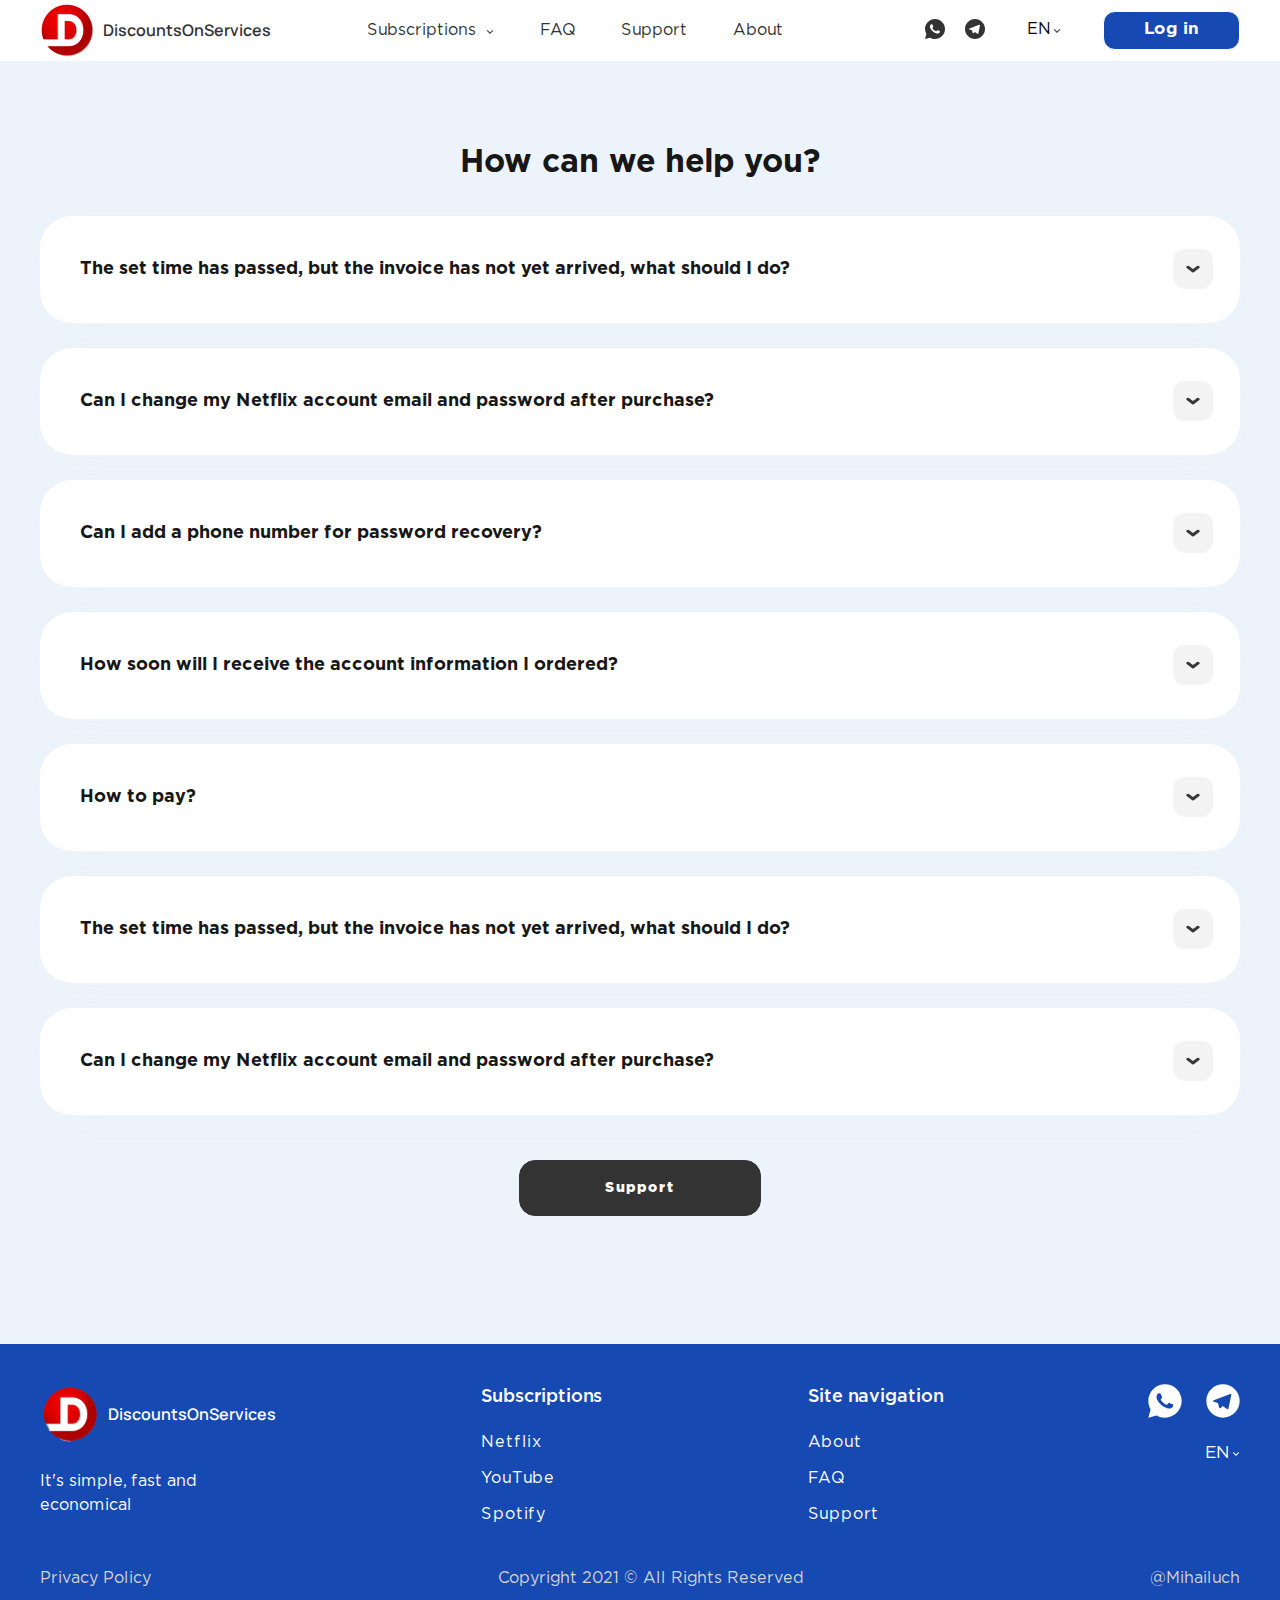
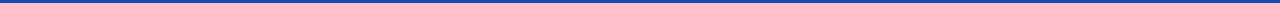
==== faq-page.html @ c0e70ad4 "v.1.1" ====
<!DOCTYPE html>
<html lang="en">

<head>
	<meta charset="utf-8">
	<meta content="width=device-width, user-scalable=no, initial-scale=1.0, maximum-scale=1.0, minimum-scale=1.0"
		name="viewport">
	<link href="https://fonts.googleapis.com/css2?family=Manrope:wght@200;300;400;500;600;700;800&display=swap"
		rel="stylesheet">

	<link href="css/style.css" rel="stylesheet">
	<link rel="icon" href="./img/Logo.ico" type="image/x-icon">
	<link rel="shortcut icon" href="./img/favicon.ico" type="image/x-icon">
	<title>DiscountsOnServices</title>
</head>

<body>
	<div class="wrapper">
		<!-- Шапка ==========================================================-->
		<header class="header">
			<div class="header__body">
				<a href="/index.html" class="header__logo">
		
					<img src="./img/Logo.png" alt="Logo">
					<h2>DiscountsOnServices</h2>
		
				</a>
		
				<ul class="header__list">
					<li>
						<a href="#">Subscriptions <img src="./img/arrow-down-s-line.svg" alt=""></a>
					</li>
					<li class="headerBurgerItem"><a href="/faq-page.html">FAQ</a></li>
					<li class="headerBurgerItem"><a href="#">Support</a></li>
					<li class="headerBurgerItem"><a href="#">About</a></li>
				</ul>
		
		
		
		
				<div class="header-list-app">
					<ul class="navigation-list-app">
						<li>
							<div class="navigation-ico"><svg width="24" height="24" viewBox="0 0 24 24" fill="none"
									xmlns="http://www.w3.org/2000/svg">
									<g clip-path="url(#clip0_295_2314)">
										<path
											d="M19.2727 20.0839C19.2727 20.3269 19.177 20.5599 19.0065 20.7317C18.836 20.9035 18.6047 21 18.3636 21H5.63636C5.39526 21 5.16403 20.9035 4.99354 20.7317C4.82305 20.5599 4.72727 20.3269 4.72727 20.0839V11.8389H2L11.3882 3.23852C11.5556 3.08505 11.7737 3 12 3C12.2263 3 12.4444 3.08505 12.6118 3.23852L22 11.8389H19.2727V20.0839ZM9.27273 10.9228V16.4195H14.7273V10.9228H9.27273ZM11.0909 12.755H12.9091V14.5873H11.0909V12.755Z"
											fill="#9C99AD" />
									</g>
									<defs>
										<clipPath id="clip0_295_2314">
											<rect width="24" height="24" fill="white" />
										</clipPath>
									</defs>
								</svg></div><a href="/faq-page.html">FAQ</a>
						</li>
		
						<li>
							<div class="navigation-ico"><svg width="24" height="24" viewBox="0 0 24 24" fill="none"
									xmlns="http://www.w3.org/2000/svg">
									<g clip-path="url(#clip0_295_2293)">
										<path
											d="M4 12.8889H11.1111V4H4V12.8889ZM4 20H11.1111V14.6667H4V20ZM12.8889 20H20V11.1111H12.8889V20ZM12.8889 4V9.33333H20V4H12.8889Z"
											fill="#9C99AD" />
									</g>
									<defs>
										<clipPath id="clip0_295_2293">
											<rect width="24" height="24" fill="white" />
										</clipPath>
									</defs>
								</svg></div><a href="#">Support</a>
						</li>
		
						<li>
							<div class="navigation-ico"><svg width="20" height="20" viewBox="0 0 20 20" fill="none"
									xmlns="http://www.w3.org/2000/svg">
									<path
										d="M10 20C4.477 20 0 15.523 0 10C0 4.477 4.477 0 10 0C15.523 0 20 4.477 20 10C20 15.523 15.523 20 10 20ZM9 13V15H11V13H9ZM11 11.355C11.8037 11.1128 12.4936 10.59 12.9442 9.88174C13.3947 9.17353 13.5759 8.32705 13.4547 7.49647C13.3336 6.66588 12.9181 5.90644 12.284 5.35646C11.6499 4.80647 10.8394 4.50254 10 4.5C9.19085 4.49994 8.40666 4.78015 7.78079 5.29299C7.15492 5.80583 6.72601 6.51963 6.567 7.313L8.529 7.706C8.58468 7.42743 8.71832 7.1704 8.91437 6.96482C9.11042 6.75923 9.36081 6.61354 9.63643 6.54471C9.91204 6.47587 10.2015 6.48671 10.4712 6.57597C10.7409 6.66523 10.9797 6.82924 11.1598 7.04891C11.34 7.26858 11.454 7.53489 11.4887 7.81684C11.5234 8.0988 11.4773 8.3848 11.3558 8.64158C11.2343 8.89837 11.0423 9.11536 10.8023 9.26733C10.5623 9.4193 10.2841 9.49998 10 9.5C9.73478 9.5 9.48043 9.60536 9.29289 9.79289C9.10536 9.98043 9 10.2348 9 10.5V12H11V11.355Z"
										fill="#9C99AD" />
								</svg>
							</div><a href="#">About</a>
						</li>
		
						<li>
							<div class="navigation-ico"><svg width="18" height="20" viewBox="0 0 18 20" fill="none"
									xmlns="http://www.w3.org/2000/svg">
									<path
										d="M17 20H1C0.734784 20 0.48043 19.8946 0.292893 19.7071C0.105357 19.5196 0 19.2652 0 19V6H18V19C18 19.2652 17.8946 19.5196 17.7071 19.7071C17.5196 19.8946 17.2652 20 17 20ZM18 4H0V1C0 0.734784 0.105357 0.48043 0.292893 0.292893C0.48043 0.105357 0.734784 0 1 0H17C17.2652 0 17.5196 0.105357 17.7071 0.292893C17.8946 0.48043 18 0.734784 18 1V4ZM4 9V13H8V9H4ZM4 15V17H14V15H4ZM10 10V12H14V10H10Z"
										fill="#9C99AD" />
								</svg>
							</div><a href="/index.html">Home</a>
						</li>
		
					</ul>
		
					<ul class="services-list-app">
						<li><a href="#">Netflix</a></li>
						<li><a href="#">YouTube</a></li>
						<li><a href="#">Spotify</a></li>
					</ul>
		
					<div class="LogInButton-app StartBtn"><a href="#"><span>Log in</span></a></div>
		
		
					<div class="SignUpButton-app LearnMoreBtn"><a href=""><span>Sign Up</span></a></div>
		
					<div class="header__FunctionsHeader FunctionsHeader FunctionsHeader-app">
						<div class="FunctionsHeader__CallbackButtons">
							<a href=""><svg width="26.67" height="26.67" viewBox="0 0 20 20" fill="none"
									xmlns="http://www.w3.org/2000/svg">
									<path
										d="M0.00401338 20L1.35601 15.032C0.465151 13.5049 -0.00289063 11.768 1.34322e-05 10C1.34322e-05 4.477 4.47701 0 10 0C15.523 0 20 4.477 20 10C20 15.523 15.523 20 10 20C8.23279 20.0029 6.49667 19.5352 4.97001 18.645L0.00401338 20ZM6.39101 5.308C6.26188 5.31602 6.13569 5.35003 6.02001 5.408C5.91153 5.46943 5.81251 5.54622 5.72601 5.636C5.60601 5.749 5.53801 5.847 5.46501 5.942C5.09542 6.423 4.89662 7.01342 4.90001 7.62C4.90201 8.11 5.03001 8.587 5.23001 9.033C5.63901 9.935 6.31201 10.89 7.20101 11.775C7.41501 11.988 7.62401 12.202 7.84901 12.401C8.9524 13.3725 10.2673 14.073 11.689 14.447L12.258 14.534C12.443 14.544 12.628 14.53 12.814 14.521C13.1053 14.506 13.3896 14.4271 13.647 14.29C13.813 14.202 13.891 14.158 14.03 14.07C14.03 14.07 14.073 14.042 14.155 13.98C14.29 13.88 14.373 13.809 14.485 13.692C14.568 13.606 14.64 13.505 14.695 13.39C14.773 13.227 14.851 12.916 14.883 12.657C14.907 12.459 14.9 12.351 14.897 12.284C14.893 12.177 14.804 12.066 14.707 12.019L14.125 11.758C14.125 11.758 13.255 11.379 12.724 11.137C12.668 11.1126 12.608 11.0987 12.547 11.096C12.4786 11.089 12.4095 11.0967 12.3443 11.1186C12.2791 11.1405 12.2193 11.1761 12.169 11.223V11.221C12.164 11.221 12.097 11.278 11.374 12.154C11.3325 12.2098 11.2754 12.2519 11.2098 12.2751C11.1443 12.2982 11.0733 12.3013 11.006 12.284C10.9409 12.2666 10.877 12.2445 10.815 12.218C10.691 12.166 10.648 12.146 10.563 12.109L10.558 12.107C9.98592 11.8572 9.45624 11.5198 8.98801 11.107C8.86201 10.997 8.74501 10.877 8.62501 10.761C8.23159 10.3842 7.88873 9.95801 7.60501 9.493L7.54601 9.398C7.50364 9.33416 7.46937 9.2653 7.44401 9.193C7.40601 9.046 7.50501 8.928 7.50501 8.928C7.50501 8.928 7.74801 8.662 7.86101 8.518C7.9551 8.39832 8.04289 8.27382 8.12401 8.145C8.24201 7.955 8.27901 7.76 8.21701 7.609C7.93701 6.925 7.64701 6.244 7.34901 5.568C7.29001 5.434 7.11501 5.338 6.95601 5.319C6.90201 5.313 6.84801 5.307 6.79401 5.303C6.65972 5.29633 6.52515 5.29766 6.39101 5.307V5.308Z"
										fill="#333333" />
								</svg></a>
							<a href=""><svg width="26.67" height="26.67" viewBox="0 0 20 20" fill="none"
									xmlns="http://www.w3.org/2000/svg">
									<path
										d="M10 20C4.477 20 0 15.523 0 10C0 4.477 4.477 0 10 0C15.523 0 20 4.477 20 10C20 15.523 15.523 20 10 20ZM6.89 11.17L6.903 11.163L7.773 14.033C7.885 14.344 8.039 14.4 8.226 14.374C8.414 14.349 8.513 14.248 8.636 14.13L9.824 12.982L12.374 14.87C12.84 15.127 13.175 14.994 13.291 14.438L14.948 6.616C15.131 5.888 14.811 5.596 14.246 5.828L4.513 9.588C3.849 9.854 3.853 10.226 4.393 10.391L6.89 11.171V11.17Z"
										fill="#333333" />
								</svg>
							</a>
						</div>
		
						<div class="FunctionsHeader__SpoilerLanguges">EN <img src="./img/arrow-down-s-line.svg" alt=""></div>
		
		
					</div>
		
				</div>
		
		
		
		
		
				<div class="header__FunctionsHeader FunctionsHeader">
					<div class="FunctionsHeader__CallbackButtons">
						<a href=""><svg width="20" height="20" viewBox="0 0 20 20" fill="none" xmlns="http://www.w3.org/2000/svg">
								<path
									d="M0.00401338 20L1.35601 15.032C0.465151 13.5049 -0.00289063 11.768 1.34322e-05 10C1.34322e-05 4.477 4.47701 0 10 0C15.523 0 20 4.477 20 10C20 15.523 15.523 20 10 20C8.23279 20.0029 6.49667 19.5352 4.97001 18.645L0.00401338 20ZM6.39101 5.308C6.26188 5.31602 6.13569 5.35003 6.02001 5.408C5.91153 5.46943 5.81251 5.54622 5.72601 5.636C5.60601 5.749 5.53801 5.847 5.46501 5.942C5.09542 6.423 4.89662 7.01342 4.90001 7.62C4.90201 8.11 5.03001 8.587 5.23001 9.033C5.63901 9.935 6.31201 10.89 7.20101 11.775C7.41501 11.988 7.62401 12.202 7.84901 12.401C8.9524 13.3725 10.2673 14.073 11.689 14.447L12.258 14.534C12.443 14.544 12.628 14.53 12.814 14.521C13.1053 14.506 13.3896 14.4271 13.647 14.29C13.813 14.202 13.891 14.158 14.03 14.07C14.03 14.07 14.073 14.042 14.155 13.98C14.29 13.88 14.373 13.809 14.485 13.692C14.568 13.606 14.64 13.505 14.695 13.39C14.773 13.227 14.851 12.916 14.883 12.657C14.907 12.459 14.9 12.351 14.897 12.284C14.893 12.177 14.804 12.066 14.707 12.019L14.125 11.758C14.125 11.758 13.255 11.379 12.724 11.137C12.668 11.1126 12.608 11.0987 12.547 11.096C12.4786 11.089 12.4095 11.0967 12.3443 11.1186C12.2791 11.1405 12.2193 11.1761 12.169 11.223V11.221C12.164 11.221 12.097 11.278 11.374 12.154C11.3325 12.2098 11.2754 12.2519 11.2098 12.2751C11.1443 12.2982 11.0733 12.3013 11.006 12.284C10.9409 12.2666 10.877 12.2445 10.815 12.218C10.691 12.166 10.648 12.146 10.563 12.109L10.558 12.107C9.98592 11.8572 9.45624 11.5198 8.98801 11.107C8.86201 10.997 8.74501 10.877 8.62501 10.761C8.23159 10.3842 7.88873 9.95801 7.60501 9.493L7.54601 9.398C7.50364 9.33416 7.46937 9.2653 7.44401 9.193C7.40601 9.046 7.50501 8.928 7.50501 8.928C7.50501 8.928 7.74801 8.662 7.86101 8.518C7.9551 8.39832 8.04289 8.27382 8.12401 8.145C8.24201 7.955 8.27901 7.76 8.21701 7.609C7.93701 6.925 7.64701 6.244 7.34901 5.568C7.29001 5.434 7.11501 5.338 6.95601 5.319C6.90201 5.313 6.84801 5.307 6.79401 5.303C6.65972 5.29633 6.52515 5.29766 6.39101 5.307V5.308Z"
									fill="#333333" />
							</svg></a>
						<a href=""><svg width="20" height="20" viewBox="0 0 20 20" fill="none" xmlns="http://www.w3.org/2000/svg">
								<path
									d="M10 20C4.477 20 0 15.523 0 10C0 4.477 4.477 0 10 0C15.523 0 20 4.477 20 10C20 15.523 15.523 20 10 20ZM6.89 11.17L6.903 11.163L7.773 14.033C7.885 14.344 8.039 14.4 8.226 14.374C8.414 14.349 8.513 14.248 8.636 14.13L9.824 12.982L12.374 14.87C12.84 15.127 13.175 14.994 13.291 14.438L14.948 6.616C15.131 5.888 14.811 5.596 14.246 5.828L4.513 9.588C3.849 9.854 3.853 10.226 4.393 10.391L6.89 11.171V11.17Z"
									fill="#333333" />
							</svg>
						</a>
					</div>
		
					<div class="FunctionsHeader__SpoilerLanguges">EN <img src="./img/arrow-down-s-line.svg" alt=""></div>
		
					<div class="LogInButton"><a href="#"><span>Log in</span></a></div>
				</div>
		
				<div class="burger">
					<div class="burger__line-1"></div>
					<div class="burger__line-2"></div>
					<div class="burger__line-3"></div>
		
				</div>
		
			</div>
		</header>

		<main class="main">
			<div class="container">
				<!-- Вопросы и ответы - страница =========================================-->

				<section class="SectionMain FAQ-Page">

					<h2 class="SectionMain__title">How can we help you?</h2>

					<div class="SectionMain__body FAQ__body ">
						<div id="accordion" class="accordion">

							<h3 class="accordion__title">The set time has passed, but the invoice has not yet arrived, what
								should I do?<img src="./img/ArrowForAccordion.svg" alt=""></h3>
							<div class="FAQ__FAQ-item tabs__text" id="tabs-1">
								<p>
									Lorem ipsum dolor, sit amet consectetur adipisicing elit. Nisi optio consequatur ab molestias
									aspernatur quia harum recusandae assumenda unde in.
								</p>
							</div>

							<h3 class="accordion__title">Can I change my Netflix account email and password after purchase?<img
									src="./img/ArrowForAccordion.svg" alt=""></h3>
							<div class="FAQ__FAQ-item tabs__text" id="tabs-2">
								<p>
									Lorem ipsum dolor, sit amet consectetur adipisicing elit. Nisi optio consequatur ab molestias
									aspernatur quia harum recusandae assumenda unde in.
								</p>
							</div>

							<h3 class="accordion__title">Can I add a phone number for password recovery?<img
									src="./img/ArrowForAccordion.svg" alt=""></h3>
							<div class="FAQ__FAQ-item tabs__text" id="tabs-3">
								<p>
									Lorem ipsum dolor, sit amet consectetur adipisicing elit. Nisi optio consequatur ab molestias
									aspernatur quia harum recusandae assumenda unde in.
								</p>
							</div>

							<h3 class="accordion__title">How soon will I receive the account information I ordered?<img
									src="./img/ArrowForAccordion.svg" alt=""></h3>
							<div class="FAQ__FAQ-item tabs__text" id="tabs-3">
								<p>
									Lorem ipsum dolor, sit amet consectetur adipisicing elit. Nisi optio consequatur ab molestias
									aspernatur quia harum recusandae assumenda unde in.
								</p>
							</div>

							<h3 class="accordion__title">How to pay?<img src="./img/ArrowForAccordion.svg" alt=""></h3>
							<div class="FAQ__FAQ-item tabs__text" id="tabs-3">
								<p>
									Payment options we currently have: PayPal, Bitcoin.
								</p>
							</div>

							<h3 class="accordion__title">The set time has passed, but the invoice has not yet arrived, what
								should I do?<img src="./img/ArrowForAccordion.svg" alt=""></h3>
							<div class="FAQ__FAQ-item tabs__text" id="tabs-3">
								<p>
									Lorem ipsum dolor, sit amet consectetur adipisicing elit. Nisi optio consequatur ab molestias
									aspernatur quia harum recusandae assumenda unde in.
								</p>
							</div>

							<h3 class="accordion__title">Can I change my Netflix account email and password after purchase?<img
									src="./img/ArrowForAccordion.svg" alt=""></h3>
							<div class="FAQ__FAQ-item tabs__text" id="tabs-3">
								<p>
									Lorem ipsum dolor, sit amet consectetur adipisicing elit. Nisi optio consequatur ab molestias
									aspernatur quia harum recusandae assumenda unde in.
								</p>
							</div>

						</div>


						<a class="FAQ__btn"><span>Support</span></a>
					</div>

				</section>

			</div>
		</main>

		<footer class="footer">
			<div class="container">
				<div class="footer__body">
					<div class="footer__inner">

						<div class="footer__LogoPart">
							<div class="header__logo footer__logo">
								<img src="./img/Logo.svg" alt="Logo">
								<h2>DiscountsOnServices</h2>
							</div>
							<p>It's simple, fast and economical</p>
						</div>

						<div class="footer__SubsctiptionsPart SubsctiptionsPart">
							<h2 class="SubsctiptionsPart__title">Subscriptions</h2>
							<ul class="SubsctiptionsPart__list">
								<li><a href="">Netflix</a></li>
								<li><a href="">YouTube</a></li>
								<li><a href="">Spotify</a></li>
							</ul>
						</div>

						<div class="footer__NavigationPartPart SubsctiptionsPart">
							<h2 class="SubsctiptionsPart__title">Site navigation</h2>
							<ul class="SubsctiptionsPart__list">
								<li><a href="">About</a></li>
								<li><a href="">FAQ</a></li>
								<li><a href="">Support</a></li>
							</ul>
						</div>

						<div class="footer__LinkPart">
							<div class="LinkPart__links">
								<a href=""><svg width="34" height="34" viewBox="0 0 34 34" fill="none"
										xmlns="http://www.w3.org/2000/svg">
										<path
											d="M0.340185 33.6663L2.59352 25.3863C1.10875 22.8411 0.328678 19.9463 0.333518 16.9997C0.333518 7.79467 7.79519 0.333008 17.0002 0.333008C26.2052 0.333008 33.6669 7.79467 33.6669 16.9997C33.6669 26.2047 26.2052 33.6663 17.0002 33.6663C14.0548 33.6711 11.1613 32.8916 8.61685 31.408L0.340185 33.6663ZM10.9852 9.17967C10.77 9.19304 10.5596 9.24973 10.3669 9.34634C10.1861 9.44872 10.021 9.57672 9.87685 9.72634C9.67685 9.91467 9.56352 10.078 9.44185 10.2363C8.82587 11.038 8.49453 12.022 8.50019 13.033C8.50352 13.8497 8.71685 14.6447 9.05019 15.388C9.73185 16.8913 10.8535 18.483 12.3352 19.958C12.6919 20.313 13.0402 20.6697 13.4152 21.0013C15.2542 22.6204 17.4456 23.7881 19.8152 24.4113L20.7635 24.5563C21.0719 24.573 21.3802 24.5497 21.6902 24.5347C22.1756 24.5096 22.6495 24.3782 23.0785 24.1497C23.3552 24.003 23.4852 23.9297 23.7169 23.783C23.7169 23.783 23.7885 23.7363 23.9252 23.633C24.1502 23.4663 24.2885 23.348 24.4752 23.153C24.6135 23.0097 24.7335 22.8413 24.8252 22.6497C24.9552 22.378 25.0852 21.8597 25.1385 21.428C25.1785 21.098 25.1668 20.918 25.1618 20.8063C25.1552 20.628 25.0069 20.443 24.8452 20.3647L23.8752 19.9297C23.8752 19.9297 22.4252 19.298 21.5402 18.8947C21.4469 18.854 21.3469 18.8308 21.2452 18.8263C21.1312 18.8146 21.0159 18.8275 20.9073 18.864C20.7986 18.9005 20.699 18.9598 20.6152 19.038V19.0347C20.6069 19.0347 20.4952 19.1297 19.2902 20.5897C19.221 20.6826 19.1258 20.7528 19.0165 20.7914C18.9073 20.83 18.789 20.8352 18.6769 20.8063C18.5683 20.7773 18.4619 20.7405 18.3585 20.6963C18.1518 20.6097 18.0802 20.5763 17.9385 20.5147L17.9302 20.5113C16.9767 20.095 16.0939 19.5328 15.3135 18.8447C15.1035 18.6613 14.9085 18.4613 14.7085 18.268C14.0528 17.6401 13.4814 16.9297 13.0085 16.1547L12.9102 15.9963C12.8396 15.8899 12.7825 15.7752 12.7402 15.6547C12.6769 15.4097 12.8419 15.213 12.8419 15.213C12.8419 15.213 13.2469 14.7697 13.4352 14.5297C13.592 14.3302 13.7383 14.1227 13.8735 13.908C14.0702 13.5913 14.1319 13.2663 14.0285 13.0147C13.5619 11.8747 13.0785 10.7397 12.5819 9.61301C12.4835 9.38967 12.1919 9.22967 11.9269 9.19801C11.8369 9.18801 11.7469 9.17801 11.6569 9.17134C11.433 9.16022 11.2087 9.16245 10.9852 9.17801V9.17967Z"
											fill="white" />
									</svg></a>
								<a href=""><svg width="34" height="34" viewBox="0 0 34 34" fill="none"
										xmlns="http://www.w3.org/2000/svg">
										<path
											d="M17.0002 33.6663C7.79516 33.6663 0.333496 26.2047 0.333496 16.9997C0.333496 7.79467 7.79516 0.333008 17.0002 0.333008C26.2052 0.333008 33.6668 7.79467 33.6668 16.9997C33.6668 26.2047 26.2052 33.6663 17.0002 33.6663ZM11.8168 18.9497L11.8385 18.938L13.2885 23.7213C13.4752 24.2397 13.7318 24.333 14.0435 24.2897C14.3568 24.248 14.5218 24.0797 14.7268 23.883L16.7068 21.9697L20.9568 25.1163C21.7335 25.5447 22.2918 25.323 22.4852 24.3963L25.2468 11.3597C25.5518 10.1463 25.0185 9.65967 24.0768 10.0463L7.85516 16.313C6.7485 16.7563 6.75516 17.3763 7.65516 17.6513L11.8168 18.9513V18.9497Z"
											fill="white" />
									</svg>
								</a>
							</div>
							<div class="FunctionsHeader__SpoilerLanguges FunctionsFooter__SpoilerLanguges">EN <img
									src="./img/arrowWhite-down-s-line.svg" alt=""></div>
						</div>

					</div>
					<div class="footer__Copyright">
						<p>Privacy Policy</p>
						<p>Copyright 2021 © All Rights Reserved</p>
						<p>@Mihailuch</p>
					</div>
				</div>
			</div>
		</footer>
	</div>
	<script type="text/javascript" src="https://ajax.googleapis.com/ajax/libs/jquery/3.4.1/jquery.min.js"></script>
	<script src="./js/main.js"></script>
</body>

</html>
---- css/style.css ----
@import "../fonts/FontsStyle.css";
* {
  padding: 0;
  margin: 0;
  border: 0;
}

*, *:before, *:after {
  -webkit-box-sizing: border-box;
  box-sizing: border-box;
}

:focus, :active {
  outline: none;
}

a:focus, a:active {
  outline: none;
}

nav, footer, header, aside {
  display: block;
}

html, body {
  height: 100%;
  width: 100%;
  font-size: 100%;
  line-height: 1;
  font-size: 14px;
  -ms-text-size-adjust: 100%;
  -moz-text-size-adjust: 100%;
  -webkit-text-size-adjust: 100%;
}

input, button, textarea {
  font-family: inherit;
}

input::-ms-clear {
  display: none;
}

button {
  cursor: pointer;
}

button::-moz-focus-inner {
  padding: 0;
  border: 0;
}

a, a:visited {
  text-decoration: none;
}

a:hover {
  text-decoration: none;
}

ul li {
  list-style: none;
}

img {
  vertical-align: top;
}

h1, h2, h3, h4, h5, h6 {
  font-size: inherit;
  font-weight: inherit;
}

@-webkit-keyframes DiscountPrice {
  0%, 100% {
    -webkit-transform: translateX(0%);
            transform: translateX(0%);
    -webkit-transform-origin: 50% 50%;
            transform-origin: 50% 50%;
  }
  15% {
    -webkit-transform: translateX(-30px) rotate(-6deg);
            transform: translateX(-30px) rotate(-6deg);
  }
  30% {
    -webkit-transform: translateX(15px) rotate(6deg);
            transform: translateX(15px) rotate(6deg);
  }
  45% {
    -webkit-transform: translateX(-15px) rotate(-3.6deg);
            transform: translateX(-15px) rotate(-3.6deg);
  }
  60% {
    -webkit-transform: translateX(9px) rotate(2.4deg);
            transform: translateX(9px) rotate(2.4deg);
  }
  75% {
    -webkit-transform: translateX(-6px) rotate(-1.2deg);
            transform: translateX(-6px) rotate(-1.2deg);
  }
}

@keyframes DiscountPrice {
  0%, 100% {
    -webkit-transform: translateX(0%);
            transform: translateX(0%);
    -webkit-transform-origin: 50% 50%;
            transform-origin: 50% 50%;
  }
  15% {
    -webkit-transform: translateX(-30px) rotate(-6deg);
            transform: translateX(-30px) rotate(-6deg);
  }
  30% {
    -webkit-transform: translateX(15px) rotate(6deg);
            transform: translateX(15px) rotate(6deg);
  }
  45% {
    -webkit-transform: translateX(-15px) rotate(-3.6deg);
            transform: translateX(-15px) rotate(-3.6deg);
  }
  60% {
    -webkit-transform: translateX(9px) rotate(2.4deg);
            transform: translateX(9px) rotate(2.4deg);
  }
  75% {
    -webkit-transform: translateX(-6px) rotate(-1.2deg);
            transform: translateX(-6px) rotate(-1.2deg);
  }
}
.header {
  background-color: #fff;
  margin-bottom: 80px;
}
.header .burger {
  display: none;
}
.header .burger .burger__line-1,
.header .burger .burger__line-2,
.header .burger .burger__line-3 {
  z-index: 99;
  background-color: #070033;
  width: 18px;
  height: 2px;
  margin: 4px 0;
  -webkit-transition: all 0.3s ease;
  -o-transition: all 0.3s ease;
  transition: all 0.3s ease;
  cursor: pointer;
}
.header__body {
  display: -webkit-box;
  display: -ms-flexbox;
  display: flex;
  -webkit-box-align: center;
      -ms-flex-align: center;
          align-items: center;
  -webkit-box-pack: justify;
      -ms-flex-pack: justify;
          justify-content: space-between;
  max-width: 1220px;
  margin: 0 auto;
  padding: 3px 10px;
}
.header__logo {
  display: -webkit-box;
  display: -ms-flexbox;
  display: flex;
  -webkit-box-pack: center;
      -ms-flex-pack: center;
          justify-content: center;
  -webkit-box-align: center;
      -ms-flex-align: center;
          align-items: center;
  font-family: "Manrope";
  font-style: normal;
  font-weight: 600;
  font-size: 16px;
  line-height: 130%;
  color: #333333;
}
.header__logo img {
  display: block;
  margin-right: 8px;
}
.header__list {
  display: -webkit-box;
  display: -ms-flexbox;
  display: flex;
  font-family: "Gotham Pro";
  font-style: normal;
  font-weight: 400;
  font-size: 16px;
  line-height: 150%;
}
.header__list li {
  margin-right: 46px;
}
.header__list li:hover a {
  position: relative;
}
.header__list a {
  -webkit-transition: all 0.2s ease;
  -o-transition: all 0.2s ease;
  transition: all 0.2s ease;
  font-family: "Gotham Pro";
  font-style: normal;
  font-weight: 400;
  font-size: 16px;
  line-height: 150%;
  color: #333333;
  text-decoration: none;
}
.header__list a img {
  margin-top: 2px;
}
.header__list a:nth-child(1) {
  display: -webkit-box;
  display: -ms-flexbox;
  display: flex;
  -webkit-box-align: center;
      -ms-flex-align: center;
          align-items: center;
  gap: 10px;
}
.header__list:last-child {
  margin-right: 0;
}

.header-list-app {
  display: none;
}

.FunctionsHeader {
  display: -webkit-box;
  display: -ms-flexbox;
  display: flex;
  -webkit-box-align: center;
      -ms-flex-align: center;
          align-items: center;
}
.FunctionsHeader__CallbackButtons a {
  margin-right: 16px;
}
.FunctionsHeader__CallbackButtons a svg path {
  -webkit-transition: all 0.15s ease;
  -o-transition: all 0.15s ease;
  transition: all 0.15s ease;
}
.FunctionsHeader__CallbackButtons a:hover {
  -webkit-transition: all 0.15s ease;
  -o-transition: all 0.15s ease;
  transition: all 0.15s ease;
}
.FunctionsHeader__CallbackButtons a:hover svg path {
  fill: #1749B3;
}
.FunctionsHeader__CallbackButtons a:last-child {
  margin-right: 0;
}
.FunctionsHeader__SpoilerLanguges {
  margin: 0 42px;
  font-weight: 400;
  font-size: 16px;
  line-height: 150%;
  display: -webkit-box;
  display: -ms-flexbox;
  display: flex;
  -webkit-box-align: center;
      -ms-flex-align: center;
          align-items: center;
  gap: 2px;
}
.FunctionsHeader__SpoilerLanguges img {
  margin-top: 1px;
}

@media (max-width: 1169.98px) {
  .header__list li {
    margin-right: 36px;
  }
}
@media (max-width: 991.98px) {
  .header__list li {
    margin-right: 25px;
  }
  .FunctionsHeader__SpoilerLanguges {
    margin: 0 20px;
  }
  .header h2 {
    display: none;
  }
}
@media (max-width: 767.98px) {
  body.lock {
    overflow: hidden;
  }
  .header__logo img {
    width: 32px;
    height: 32px;
  }
  .header__body {
    height: 55px;
    padding: 0 20px;
    z-index: 99;
  }
  .header .burger {
    display: block;
    -webkit-transition: all 0.3s ease;
    -o-transition: all 0.3s ease;
    transition: all 0.3s ease;
  }
  .header .burger.active {
    background: #1749B3;
    width: 28px;
    height: 28px;
    border-radius: 50%;
    -webkit-transition: all 0.3s ease;
    -o-transition: all 0.3s ease;
    transition: all 0.3s ease;
  }
  .header .burger.active .burger__line-1,
.header .burger.active .burger__line-2,
.header .burger.active .burger__line-3 {
    background: #fff;
    -webkit-transition: all 0.3s ease;
    -o-transition: all 0.3s ease;
    transition: all 0.3s ease;
  }
  .header .burger.active .burger__line-1 {
    -webkit-transform: rotate(-45deg) translate(-2px, 9px);
        -ms-transform: rotate(-45deg) translate(-2px, 9px);
            transform: rotate(-45deg) translate(-2px, 9px);
  }
  .header .burger.active .burger__line-2 {
    opacity: 0;
  }
  .header .burger.active .burger__line-3 {
    -webkit-transform: rotate(45deg) translate(1px, -6px);
        -ms-transform: rotate(45deg) translate(1px, -6px);
            transform: rotate(45deg) translate(1px, -6px);
  }
  .header__list {
    display: none;
  }
  .header-list-app {
    padding: 24px;
    position: absolute;
    right: 0;
    height: calc(100vh - 55px);
    top: 55px;
    width: 100%;
    background: #ECF3FB;
    -webkit-transform: translateX(100%);
        -ms-transform: translateX(100%);
            transform: translateX(100%);
    -webkit-transition: -webkit-transform 0.3s ease-in;
    transition: -webkit-transform 0.3s ease-in;
    -o-transition: transform 0.3s ease-in;
    transition: transform 0.3s ease-in;
    transition: transform 0.3s ease-in, -webkit-transform 0.3s ease-in;
    z-index: 9;
    overflow: auto;
    display: block;
  }
  .header-list-app.active {
    -webkit-transform: translateX(0);
        -ms-transform: translateX(0);
            transform: translateX(0);
    -webkit-transition: -webkit-transform 0.3s ease-in;
    transition: -webkit-transform 0.3s ease-in;
    -o-transition: transform 0.3s ease-in;
    transition: transform 0.3s ease-in;
    transition: transform 0.3s ease-in, -webkit-transform 0.3s ease-in;
    opacity: 1;
  }
  .navigation-list-app,
.services-list-app {
    background: #FFFFFF;
    -webkit-box-shadow: 0px 12px 28px rgba(177, 177, 177, 0.2);
            box-shadow: 0px 12px 28px rgba(177, 177, 177, 0.2);
    border-radius: 12px;
    padding: 16px;
  }
  .navigation-list-app li,
.services-list-app li {
    display: -webkit-box;
    display: -ms-flexbox;
    display: flex;
    -webkit-box-align: center;
        -ms-flex-align: center;
            align-items: center;
    padding: 15px 0;
  }
  .navigation-list-app li a,
.services-list-app li a {
    font-family: "Gotham Pro";
    font-style: normal;
    font-weight: 400;
    font-size: 17px;
    line-height: 150%;
    letter-spacing: 0.01em;
    color: #070033;
  }
  .navigation-list-app {
    display: -webkit-box;
    display: -ms-flexbox;
    display: flex;
    -webkit-box-orient: vertical;
    -webkit-box-direction: reverse;
        -ms-flex-direction: column-reverse;
            flex-direction: column-reverse;
    margin-bottom: 16px;
  }
  .navigation-list-app li:nth-child(1) {
    padding-left: 25px;
  }
  .navigation-list-app li:nth-child(2) {
    padding-left: 25px;
  }
  .navigation-list-app li:nth-child(3) {
    padding-left: 23px;
  }
  .navigation-list-app li:nth-child(4) {
    padding-left: 22px;
  }
  .navigation-list-app li:nth-child(1) a {
    padding-left: 12px;
  }
  .navigation-list-app li:nth-child(2) a {
    padding-left: 12px;
  }
  .navigation-list-app li:nth-child(3) a {
    padding-left: 10px;
  }
  .navigation-list-app li:nth-child(4) a {
    padding-left: 12px;
  }
  .navigation-list-app li:active .navigation-ico svg path {
    fill: #4E33FF;
  }
  .navigation-ico {
    display: -webkit-box;
    display: -ms-flexbox;
    display: flex;
    -webkit-box-align: center;
        -ms-flex-align: center;
            align-items: center;
  }
  .services-list-app {
    margin-bottom: 50px;
  }
  .services-list-app li {
    padding: 15px 22px;
  }
  .LogInButton-app,
.SignUpButton-app {
    text-align: center;
    width: 55%;
    margin: 0 auto;
  }
  .LogInButton-app {
    margin-bottom: 10px;
    border: 1px solid #1749B3;
  }
  .SignUpButton-app {
    text-align: center;
    margin-bottom: 40px;
    border: 1px solid #1749B3;
  }
  .FunctionsHeader {
    display: none;
  }
  .FunctionsHeader-app {
    display: -webkit-box;
    display: -ms-flexbox;
    display: flex;
    -webkit-box-pack: justify;
        -ms-flex-pack: justify;
            justify-content: space-between;
  }
  .FunctionsHeader__SpoilerLanguges {
    margin: 0;
    gap: 6px;
  }
  .FunctionsHeader__SpoilerLanguges {
    font-size: 18px;
    line-height: 150%;
    font-weight: 500;
  }
}
@media (max-width: 479.98px) {
  .header h2 {
    display: none;
  }
  .LogInButton-app,
.SignUpButton-app {
    width: auto;
  }
}
.StartUsing {
  display: -webkit-box;
  display: -ms-flexbox;
  display: flex;
  -webkit-box-align: center;
      -ms-flex-align: center;
          align-items: center;
  margin: 0 0 120px 0;
  -webkit-box-pack: center;
      -ms-flex-pack: center;
          justify-content: center;
}

.StartInfo {
  max-width: 592px;
  height: 500px;
  padding: 60px;
  display: -webkit-box;
  display: -ms-flexbox;
  display: flex;
  -webkit-box-align: start;
      -ms-flex-align: start;
          align-items: flex-start;
  -webkit-box-pack: center;
      -ms-flex-pack: center;
          justify-content: center;
  -webkit-box-orient: vertical;
  -webkit-box-direction: normal;
      -ms-flex-direction: column;
          flex-direction: column;
  background: #1749B3;
  -webkit-box-shadow: 0px 4px 24px rgba(213, 216, 221, 0.2);
          box-shadow: 0px 4px 24px rgba(213, 216, 221, 0.2);
  border-radius: 32px;
  margin-right: 16px;
  color: #FFFFFF;
}
.StartInfo__title {
  font-weight: 700;
  font-size: 36px;
  line-height: 140%;
  letter-spacing: 1px;
}
.StartInfo__subtitle {
  font-weight: 400;
  font-size: 16px;
  line-height: 150%;
  margin: 24px 0 40px 0;
}

.StartUsing__Woman {
  background-color: #fff;
  width: 592px;
  height: 500px;
  overflow: hidden;
  border-radius: 32px;
  -webkit-box-shadow: 0px 12px 28px rgba(244, 245, 245, 0.2);
          box-shadow: 0px 12px 28px rgba(244, 245, 245, 0.2);
  position: relative;
}
.StartUsing__Woman img {
  position: absolute;
  top: 0;
  left: 0;
  width: 100%;
  height: 100%;
  -o-object-fit: contain;
     object-fit: contain;
}

@media (max-width: 991.98px) {
  .StartUsing {
    gap: 16px;
  }
  .StartUsing__StartInfo {
    width: 380px;
    height: 341px;
    padding: 30px;
    border-radius: 24px;
    margin-right: 0;
  }
  .StartUsing__Woman {
    width: 380px;
    height: 341px;
    border-radius: 24px;
  }
  .StartInfo__subtitle {
    letter-spacing: normal;
    margin: 10px 0 20px 0;
  }
}
@media (max-width: 767.98px) {
  .StartUsing {
    -ms-flex-wrap: wrap-reverse;
        flex-wrap: wrap-reverse;
  }
  .StartInfo__title {
    font-size: 28px;
    letter-spacing: normal;
  }
  .StartInfo__subtitle {
    font-size: 16px;
    margin: 16px 0 32px 0;
  }
}
@media (max-width: 479.98px) {
  .StartUsing__Woman {
    width: 100%;
    height: 276px;
    border-radius: 18.624px;
  }
  .StartInfo {
    width: 100%;
    height: 344px;
    padding: 20px;
    border-radius: 18.624px;
    -ms-flex-pack: distribute;
        justify-content: space-around;
  }
  .StartInfo__title {
    font-size: 28px;
    line-height: normal;
  }
  .StartInfo__subtitle {
    line-height: normal;
  }
  .StartUseBtn {
    border-radius: 16px;
    line-height: 14.5px;
    padding: 0;
    width: 100%;
    -ms-flex-item-align: stretch;
        align-self: stretch;
  }
  .StartUseBtn:hover {
    border: 1px solid #ffffff;
  }
  .StartUseBtn span {
    font-size: 14px;
  }
}
.SectionMain__title {
  font-family: "Gotham Pro";
  font-style: normal;
  font-weight: 700;
  font-size: 32px;
  line-height: 140%;
  text-align: center;
  color: #171717;
  margin-bottom: 30px;
}
.SectionMain__body {
  margin-bottom: 128px;
}

.ChooseSubscription__body {
  display: -webkit-box;
  display: -ms-flexbox;
  display: flex;
  -webkit-box-orient: vertical;
  -webkit-box-direction: normal;
      -ms-flex-direction: column;
          flex-direction: column;
}

.ChooseSubscription-item {
  display: -webkit-box;
  display: -ms-flexbox;
  display: flex;
  background-color: #fff;
  margin: 0 auto;
  -webkit-box-shadow: 0px 4px 24px rgba(213, 216, 221, 0.2);
          box-shadow: 0px 4px 24px rgba(213, 216, 221, 0.2);
  border-radius: 32px;
  width: 100%;
  -webkit-box-pack: justify;
      -ms-flex-pack: justify;
          justify-content: space-between;
  margin-bottom: 16px;
}
.ChooseSubscription-item:last-child {
  margin-bottom: 0;
}
.ChooseSubscription-item:nth-child(1) .ChooseSubscription-item__preview {
  background: #000;
}
.ChooseSubscription-item:nth-child(2) .ChooseSubscription-item__preview {
  background: #1ed760;
}
.ChooseSubscription-item:nth-child(3) .ChooseSubscription-item__preview {
  background: #E1DCEB;
}
.ChooseSubscription-item__info {
  -webkit-box-flex: 50%;
      -ms-flex: 50%;
          flex: 50%;
  display: -webkit-box;
  display: -ms-flexbox;
  display: flex;
  -webkit-box-orient: vertical;
  -webkit-box-direction: normal;
      -ms-flex-direction: column;
          flex-direction: column;
  padding: 60px 0 0 60px;
  font-weight: 400;
  -webkit-box-align: start;
      -ms-flex-align: start;
          align-items: flex-start;
  max-width: 500px;
}
.ChooseSubscription-item__title {
  font-size: 26px;
  line-height: 140%;
  color: #171717;
}
.ChooseSubscription-item__subtitle {
  font-size: 16px;
  line-height: 150%;
  color: #333333;
  margin: 22px 0 38px 0;
}
.ChooseSubscription-item__preview {
  position: relative;
  background: rgb(218, 216, 216);
  width: 588px;
  height: 342px;
  border-radius: 32px;
  overflow: hidden;
}
.ChooseSubscription-item__preview img {
  position: absolute;
  top: 0;
  left: 0;
  width: 100%;
  height: 100%;
  -o-object-fit: scale-down;
     object-fit: scale-down;
}

@media (max-width: 991.98px) {
  .ChooseSubscription-item__info {
    padding: 25px 25px 0 25px;
  }
}
@media (max-width: 991.98px) {
  .ChooseSubscription-item__title {
    font-size: 22px;
    /* line-height: 140%; */
    color: #171717;
  }
  .ChooseSubscription-item__subtitle {
    margin: 0;
    margin: 15px 0 15px 0;
  }
  .ChooseSubscription-item__preview {
    width: 420px;
    height: 260px;
  }
}
@media (max-width: 767.98px) {
  .ChooseSubscription-item__info {
    padding: 22px 0 22px 20px;
  }
  .ChooseSubscription-item__title {
    font-weight: 400;
    font-size: 22px;
    line-height: 140%;
    margin-bottom: 25px;
  }
  .ChooseSubscription-item__subtitle {
    display: none;
  }
  .ChooseSubscription-item__preview {
    width: 364px;
    height: 220.08px;
    border-radius: 24px;
  }
}
@media (max-width: 479.98px) {
  .ChooseSubscription-item {
    -ms-flex-wrap: wrap-reverse;
        flex-wrap: wrap-reverse;
  }
  .ChooseSubscription-item__info {
    padding: 32px 20px;
  }
  .ChooseSubscription-item__title {
    font-weight: 400;
    font-size: 22px;
    line-height: 140%;
    font-weight: 400;
    font-size: 22px;
    line-height: 140%;
    margin-bottom: 16px;
  }
  .ChooseSubscription-item__subtitle {
    display: block;
    font-size: 16px;
    line-height: 150%;
    margin-bottom: 32px;
  }
  .ChooseSubscription-item__btn {
    width: 100%;
    text-align: center;
    border-radius: 12px;
  }
  .ChooseSubscription-item__preview {
    width: 100%;
    height: 220.08px;
    border-radius: 24px;
  }
}
.HowWorks__body {
  display: -webkit-box;
  display: -ms-flexbox;
  display: flex;
  -ms-flex-wrap: wrap;
      flex-wrap: wrap;
  -webkit-box-pack: center;
      -ms-flex-pack: center;
          justify-content: center;
  gap: 20px;
}
.HowWorks__item {
  background: #FFFFFF;
  -webkit-box-shadow: 0px 12px 28px rgba(244, 245, 245, 0.2);
          box-shadow: 0px 12px 28px rgba(244, 245, 245, 0.2);
  border-radius: 32px;
  position: relative;
  width: 358px;
  height: 300px;
  display: -webkit-box;
  display: -ms-flexbox;
  display: flex;
  -webkit-box-orient: vertical;
  -webkit-box-direction: normal;
      -ms-flex-direction: column;
          flex-direction: column;
  -webkit-box-pack: end;
      -ms-flex-pack: end;
          justify-content: end;
  padding: 0 0 40px 40px;
}

.HowWorks-item__title {
  font-weight: 700;
  font-size: 22px;
  line-height: 140%;
  margin-bottom: 26px;
}
.HowWorks-item__subtitle {
  font-weight: 400;
  font-size: 18px;
  line-height: 150%;
  color: #333333;
  max-width: 200px;
}
.HowWorks-item__ico {
  position: absolute;
  top: 0;
  right: 0;
}

.HowWorks-invite {
  margin-bottom: 120px;
  display: -webkit-box;
  display: -ms-flexbox;
  display: flex;
  -webkit-box-pack: justify;
      -ms-flex-pack: justify;
          justify-content: space-between;
  background: #1749B3;
  -webkit-box-shadow: 0px 4px 24px rgba(213, 216, 221, 0.2);
          box-shadow: 0px 4px 24px rgba(213, 216, 221, 0.2);
  border-radius: 32px;
  padding: 40px 80px;
}
.HowWorks-invite__info {
  font-weight: 400;
  color: #FFFFFF;
}
.HowWorks-invite__title {
  font-size: 26px;
  line-height: 140%;
  margin-bottom: 24px;
}
.HowWorks-invite__subtitle {
  font-size: 16px;
  line-height: 150%;
  max-width: 500px;
}
.HowWorks-invite__ClickBtn {
  background: #F1F4F8;
  border-radius: 16px;
  text-align: center;
  display: -webkit-box;
  display: -ms-flexbox;
  display: flex;
  -webkit-box-align: center;
      -ms-flex-align: center;
          align-items: center;
  -webkit-box-orient: vertical;
  -webkit-box-direction: normal;
      -ms-flex-direction: column;
          flex-direction: column;
  padding: 28px 72px;
}

.ClickBtn {
  -ms-flex-item-align: center;
      align-self: center;
}
.ClickBtn__title {
  color: #171717;
  margin-bottom: 10px;
  font-size: 20px;
  line-height: 140%;
}
.ClickBtn__link {
  -webkit-text-decoration-line: underline;
          text-decoration-line: underline;
  text-transform: uppercase;
  color: #1749B3;
  font-weight: 400;
  font-size: 20px;
  line-height: 150%;
  display: -webkit-box;
  display: -ms-flexbox;
  display: flex;
  -webkit-box-align: center;
      -ms-flex-align: center;
          align-items: center;
  gap: 11px;
  cursor: pointer;
}
.ClickBtn__link:hover {
  color: #171717;
  text-decoration: underline;
}
.ClickBtn__link:active {
  color: #606060;
  text-decoration: underline;
}

@media (max-width: 991.98px) {
  .HowWorks-invite {
    padding: 40px 55px;
  }
  .HowWorks-invite__info {
    max-width: 450px;
  }
  .ClickBtn {
    padding: 24px 35px;
  }
}
@media (max-width: 767.98px) {
  .HowWorks__body {
    -ms-flex-wrap: wrap;
        flex-wrap: wrap;
    -webkit-box-pack: center;
        -ms-flex-pack: center;
            justify-content: center;
    gap: 20px;
  }
  .HowWorks__item {
    width: 224px;
    height: 186px;
    border-radius: 24px;
    padding: 48px 20px 20px 20px;
    -webkit-box-pack: justify;
        -ms-flex-pack: justify;
            justify-content: space-between;
  }
  .HowWorks-item__title {
    margin-bottom: 0;
    font-size: 19px;
  }
  .HowWorks-item__subtitle {
    max-width: 184px;
    font-size: 17px;
    line-height: 150%;
  }
  .HowWorks-item__ico {
    display: block;
    top: 20px;
    right: 20px;
  }
  .HowWorks-item__ico img {
    height: 80px;
    width: 80px;
  }
  .HowWorks-invite {
    padding: 28px;
  }
  .HowWorks-invite__info {
    max-width: 240px;
  }
  .HowWorks-invite__title {
    font-size: 24;
    margin-bottom: 16px;
  }
  .HowWorks-invite__subtitle {
    font-size: 16px;
    line-height: 150%;
  }
  .HowWorks-invite__ClickBtn {
    padding: 20px;
  }
  .ClickBtn__title {
    font-size: 18px;
  }
  .ClickBtn__link {
    font-size: 18px;
  }
}
@media (max-width: 479.98px) {
  .HowWorks-invite {
    padding: 20px;
    -ms-flex-wrap: wrap;
        flex-wrap: wrap;
    gap: 32px;
    text-align: start;
  }
  .HowWorks-invite__info {
    max-width: 100%;
  }
  .HowWorks-invite__title {
    font-size: 24;
    margin-bottom: 16px;
  }
  .HowWorks-invite__subtitle {
    font-size: 16px;
    line-height: 150%;
    max-width: 290px;
  }
  .HowWorks-invite__ClickBtn {
    padding: 20px;
  }
  .HowWorks-item {
    width: 100%;
    height: 172px;
  }
  .HowWorks-item__subtitle {
    max-width: 100%;
  }
  .HowWorks-item__ico img {
    height: 95px;
    width: 95px;
  }
  .ClickBtn {
    width: 100%;
  }
  .ClickBtn__title {
    font-size: 18px;
  }
  .ClickBtn__link {
    font-size: 18px;
  }
}
.AboutUs {
  margin-bottom: 120px;
}
.AboutUs__body {
  display: -webkit-box;
  display: -ms-flexbox;
  display: flex;
  -webkit-box-pack: center;
      -ms-flex-pack: center;
          justify-content: center;
  gap: 16px;
}
.AboutUs__subtitle {
  font-size: 18px;
  line-height: 150%;
  color: #333333;
  max-width: 470px;
}
.AboutUs__subtitle p {
  margin-bottom: 32px;
}
.AboutUs__subtitle p:last-child {
  margin-bottom: 0;
  font-weight: 700;
}

.AboutUsInfo {
  background: rgb(255, 255, 255);
}
@media (max-width: 991.98px) {
  .AboutUs {
    margin-bottom: 120px;
  }
  .AboutUs__body {
    -ms-flex-wrap: wrap-reverse;
        flex-wrap: wrap-reverse;
  }
  .AboutUs__subtitle {
    font-size: 18px;
    line-height: 150%;
    color: #333333;
    max-width: 305px;
    margin: 0;
  }
  .AboutUs__subtitle p {
    font-weight: 400;
    font-size: 17px;
    line-height: 150%;
    margin: 0 0 16px 0;
  }
  .AboutUs__subtitle p:last-child {
    margin-bottom: 0;
  }
  .AboutUsInfo {
    background: rgb(255, 255, 255);
    width: 344px;
    height: auto;
    padding: 20px;
    -webkit-box-pack: start;
        -ms-flex-pack: start;
            justify-content: start;
  }
  .AboutUsInfo__logo {
    margin-bottom: 20px;
  }
  .AboutUsInfo__logo img {
    width: 60px;
    height: 60px;
  }
  .AboutUs__Woman {
    width: 344px;
    min-height: 412px;
  }
}
.FAQ__body {
  display: -webkit-box;
  display: -ms-flexbox;
  display: flex;
  -webkit-box-orient: vertical;
  -webkit-box-direction: normal;
      -ms-flex-direction: column;
          flex-direction: column;
  -webkit-box-align: start;
      -ms-flex-align: start;
          align-items: flex-start;
}
.FAQ__FAQ-item {
  margin-bottom: 15px;
}
.FAQ__btn {
  font-weight: 800;
  letter-spacing: 1px;
  margin: 0 auto;
  margin-top: 20px;
  cursor: pointer;
  display: block;
  background: #333333;
  border-radius: 16px;
  color: #FFFFFF;
  padding: 0 85px;
  text-align: center;
  line-height: 54px;
  border: 1px solid #333333;
}
.FAQ__btn:hover {
  background: #FFFFFF;
  border: 1px solid #333333;
  -webkit-transition: all 0.2s ease;
  -o-transition: all 0.2s ease;
  transition: all 0.2s ease;
}
.FAQ__btn:hover span {
  color: #171717;
}
.FAQ__btn:active {
  background: #606060;
  border: 1px solid #606060;
  -webkit-transition: all 0.2s ease;
  -o-transition: all 0.2s ease;
  transition: all 0.2s ease;
}
.FAQ__btn:active span {
  color: #fff;
}

#accordion {
  max-width: 100%;
}

#accordion > h3 {
  cursor: pointer;
  padding: 40px 80px 40px 40px;
  background: #FFFFFF;
  -webkit-box-shadow: 0px 12px 28px rgba(244, 245, 245, 0.2);
          box-shadow: 0px 12px 28px rgba(244, 245, 245, 0.2);
  border-radius: 32px;
  font-family: "Gotham Pro";
  font-style: normal;
  font-weight: 600;
  font-size: 18px;
  line-height: 150%;
  color: #171717;
  position: relative;
}
#accordion > h3 img {
  position: absolute;
  top: 50%;
  right: 40px;
  z-index: 4;
  background-size: 20px;
  -webkit-transform: translateY(-50%);
      -ms-transform: translateY(-50%);
          transform: translateY(-50%);
  -webkit-transition: all 0.3s ease;
  -o-transition: all 0.3s ease;
  transition: all 0.3s ease;
}
#accordion > h3::after {
  content: "";
  position: absolute;
  background-color: rgba(23, 23, 23, 0.05);
  top: 50%;
  right: 27px;
  width: 40px;
  height: 40px;
  z-index: 5;
  border-radius: 12px;
  -webkit-transform: translateY(-50%);
      -ms-transform: translateY(-50%);
          transform: translateY(-50%);
}

#accordion > h3.select img {
  -webkit-transform: rotateX(180deg);
          transform: rotateX(180deg);
  -webkit-transform-origin: 50% 50% 0px;
      -ms-transform-origin: 50% 50% 0px;
          transform-origin: 50% 50% 0px;
  -webkit-transition: all 0.3s ease;
  -o-transition: all 0.3s ease;
  transition: all 0.3s ease;
  top: 46.5%;
}

#accordion > div {
  height: 0;
  overflow: hidden;
  color: #333;
  padding-left: 20px;
  padding-right: 20px;
  -webkit-transition: height 0.3s ease;
  -o-transition: height 0.3s ease;
  transition: height 0.3s ease;
}

.tabs__text {
  padding-top: 10px;
  font-family: "Gotham Pro";
  font-style: normal;
  font-weight: 400;
  font-size: 18px;
  line-height: 150%;
  color: #333333;
  text-align: justify;
}

.ReaquestBlock {
  padding: 40px 60px;
  -webkit-box-align: center;
      -ms-flex-align: center;
          align-items: center;
  margin-bottom: 120px;
}
.ReaquestBlock__title {
  font-weight: 700;
  font-size: 22px;
  line-height: 140%;
}
.ReaquestBlock__subtitle {
  margin: 0;
  max-width: 100%;
  font-size: 18px;
  line-height: 150%;
}
.ReaquestBlock__ClickBtn {
  cursor: pointer;
  background-color: #fff;
  -webkit-box-pack: center;
      -ms-flex-pack: center;
          justify-content: center;
  font-weight: 700;
  font-size: 17px;
  line-height: 130%;
}

@media (max-width: 767.98px) {
  #accordion > h3 {
    padding: 20px 85px 20px 20px;
  }
  .ReaquestBlock {
    padding: 40px 60px;
    display: -webkit-box;
    display: -ms-flexbox;
    display: flex;
    -webkit-box-pack: center;
        -ms-flex-pack: center;
            justify-content: center;
    -ms-flex-wrap: wrap;
        flex-wrap: wrap;
  }
  .ReaquestBlock__info {
    max-width: 100%;
  }
  .ReaquestBlock__title {
    font-size: 22px;
    line-height: 140%;
  }
  .ReaquestBlock__subtitle {
    font-size: 16px;
    line-height: 150%;
    margin-bottom: 32px;
  }
  .ReaquestBlock__ClickBtn {
    text-align: center;
    margin: 0 auto;
  }
}
@media (max-width: 479.98px) {
  .ReaquestBlock {
    padding: 20px;
    gap: 0;
    border-radius: 24px;
  }
  .ReaquestBlock .ReaquestBlock__ClickBtn {
    padding: 0 60px;
  }
}
.footer {
  background: #1749B3;
  padding: 40px 0 12px 0;
  max-width: 100%;
}

.footer__body {
  display: -webkit-box;
  display: -ms-flexbox;
  display: flex;
  -webkit-box-orient: vertical;
  -webkit-box-direction: normal;
      -ms-flex-direction: column;
          flex-direction: column;
}
.footer__inner {
  display: -webkit-box;
  display: -ms-flexbox;
  display: flex;
  -webkit-box-pack: justify;
      -ms-flex-pack: justify;
          justify-content: space-between;
  color: #fff;
  margin-bottom: 40px;
}
.footer__LogoPart p {
  font-weight: 400;
  font-size: 16px;
  line-height: 150%;
  color: #FFFFFF;
  max-width: 180px;
  margin-top: 25px;
}
.footer__logo {
  color: #ffffff;
}
.footer__LinkPart {
  display: -webkit-box;
  display: -ms-flexbox;
  display: flex;
  -webkit-box-orient: vertical;
  -webkit-box-direction: normal;
      -ms-flex-direction: column;
          flex-direction: column;
  -webkit-box-align: end;
      -ms-flex-align: end;
          align-items: end;
}
.footer__Copyright {
  display: -webkit-box;
  display: -ms-flexbox;
  display: flex;
  -webkit-box-pack: justify;
      -ms-flex-pack: justify;
          justify-content: space-between;
  font-weight: 400;
  font-size: 16px;
  line-height: 150%;
  color: #D3D3D3;
}

.SubsctiptionsPart {
  font-family: "Gotham Pro";
}
.SubsctiptionsPart__title {
  margin-bottom: 20px;
  font-size: 18px;
  line-height: 150%;
  font-weight: 500;
}
.SubsctiptionsPart__list ul {
  display: -webkit-box;
  display: -ms-flexbox;
  display: flex;
  -ms-flex-item-align: start;
      align-self: start;
}
.SubsctiptionsPart__list li {
  letter-spacing: 0.8px;
  line-height: 150%;
  margin-bottom: 12px;
  display: block;
}
.SubsctiptionsPart__list li:last-child {
  margin-bottom: 0;
}
.SubsctiptionsPart__list a {
  color: #fff;
  font-family: "Gotham Pro";
  font-style: normal;
  font-weight: 400;
  font-size: 16px;
  line-height: 150%;
  -webkit-transition: all 0.15s ease;
  -o-transition: all 0.15s ease;
  transition: all 0.15s ease;
  position: relative;
}
.SubsctiptionsPart__list a:hover {
  -webkit-transition: all 0.15s ease;
  -o-transition: all 0.15s ease;
  transition: all 0.15s ease;
}
.SubsctiptionsPart__list a:hover::after {
  content: "";
  position: absolute;
  width: 25px;
  height: 25px;
  background: url("/img/LeftFinger.svg") no-repeat;
  margin-left: 5px;
}

.LinkPart__links {
  margin-bottom: 20px;
}
.LinkPart__links a {
  display: inline-block;
  margin-right: 20px;
}
.LinkPart__links a:last-child {
  margin-right: 0;
}

.FunctionsFooter__SpoilerLanguges {
  font-weight: 400;
  font-size: 17px;
  line-height: 150%;
  margin: 0;
}

@media (max-width: 767.98px) {
  .footer__body {
    -ms-flex-wrap: wrap;
        flex-wrap: wrap;
  }
  .footer__inner {
    -ms-flex-wrap: wrap;
        flex-wrap: wrap;
    gap: 20px;
    -webkit-box-pack: center;
        -ms-flex-pack: center;
            justify-content: center;
  }
  .footer .footer__logo {
    -webkit-box-pack: start;
        -ms-flex-pack: start;
            justify-content: start;
  }
  .footer .footer__LinkPart {
    gap: 20px;
    -webkit-box-orient: horizontal;
    -webkit-box-direction: normal;
        -ms-flex-direction: row;
            flex-direction: row;
    -webkit-box-align: center;
        -ms-flex-align: center;
            align-items: center;
    -webkit-box-pack: center;
        -ms-flex-pack: center;
            justify-content: center;
    -ms-flex-wrap: wrap;
        flex-wrap: wrap;
  }
  .footer .LinkPart__links {
    margin-bottom: 0;
  }
}
@media (max-width: 479.98px) {
  .footer__body {
    -ms-flex-wrap: wrap;
        flex-wrap: wrap;
  }
  .footer__inner {
    -ms-flex-wrap: wrap;
        flex-wrap: wrap;
    gap: 40px;
    -webkit-box-pack: justify;
        -ms-flex-pack: justify;
            justify-content: space-between;
  }
  .footer__LogoPart {
    width: 100%;
  }
  .footer__LogoPart p {
    max-width: 100%;
    margin-bottom: 15px;
  }
  .footer .footer__logo {
    -webkit-box-pack: start;
        -ms-flex-pack: start;
            justify-content: start;
  }
  .footer .footer__LinkPart {
    display: -webkit-box;
    display: -ms-flexbox;
    display: flex;
    -webkit-box-orient: horizontal;
    -webkit-box-direction: normal;
        -ms-flex-direction: row;
            flex-direction: row;
    width: 100%;
    -webkit-box-align: center;
        -ms-flex-align: center;
            align-items: center;
    -webkit-box-pack: justify;
        -ms-flex-pack: justify;
            justify-content: space-between;
    -ms-flex-wrap: wrap;
        flex-wrap: wrap;
  }
  .footer .LinkPart__links {
    margin-bottom: 0;
  }
  .footer__Copyright {
    border-top: 1px solid rgba(247, 247, 247, 0.5);
    padding-top: 16px;
    -ms-flex-wrap: wrap;
        flex-wrap: wrap;
    gap: 12px;
    text-align: center;
    -webkit-box-pack: center;
        -ms-flex-pack: center;
            justify-content: center;
  }
  .footer__Copyright p {
    width: 100%;
  }
}
html,
body {
  font-family: "Gotham Pro", sans-serif;
  background: #ECF3FB;
  height: 100%;
}

body {
  overflow-x: hidden;
}

.no-select {
  pointer-events: none;
  -webkit-user-select: none;
     -moz-user-select: none;
      -ms-user-select: none;
          user-select: none;
}

.wrapper {
  min-height: 100%;
  display: -webkit-box;
  display: -ms-flexbox;
  display: flex;
  -webkit-box-orient: vertical;
  -webkit-box-direction: normal;
      -ms-flex-direction: column;
          flex-direction: column;
}

.main {
  -webkit-box-flex: 1;
      -ms-flex: 1 1 auto;
          flex: 1 1 auto;
}

.container {
  margin: 0 auto;
  max-width: 1220px;
  padding: 0 10px;
}

.LearnMoreBtn,
.LogInButton {
  background: #1749B3;
  border-radius: 16px;
  line-height: 3.5;
  padding: 0 24px;
  cursor: pointer;
  -webkit-transition: all 0.2s ease;
  -o-transition: all 0.2s ease;
  transition: all 0.2s ease;
}
.LearnMoreBtn span,
.LogInButton span {
  font-family: "Gotham Pro";
  font-style: normal;
  font-weight: 700;
  font-size: 17px;
  line-height: 130%;
  color: #FFFFFF;
}
.LearnMoreBtn:hover,
.LogInButton:hover {
  background: #FFFFFF;
  border: 1px solid #1749B3;
  -webkit-transition: all 0.2s ease;
  -o-transition: all 0.2s ease;
  transition: all 0.2s ease;
}
.LearnMoreBtn:hover span,
.LogInButton:hover span {
  color: #171717;
}
.LearnMoreBtn:active,
.LogInButton:active {
  -webkit-transition: all 0.2s ease;
  -o-transition: all 0.2s ease;
  transition: all 0.2s ease;
  background: #4B84FD;
  border: 1px solid #4B84FD;
}
.LearnMoreBtn:active span,
.LogInButton:active span {
  color: #FFFFFF;
}

.LogInButton {
  border-radius: 12px;
  padding: 0 40px;
  line-height: 2.7;
  border: 1px solid #ffffff;
}

.StartBtn {
  background: #FFFFFF;
  border-radius: 16px;
  line-height: 50px;
  padding: 0 50px;
  border: 1px solid #1749B3;
  -webkit-transition: all 0.2s ease;
  -o-transition: all 0.2s ease;
  transition: all 0.2s ease;
}
.StartBtn span {
  font-family: "Gotham Pro";
  font-style: normal;
  font-weight: 700;
  font-size: 17px;
  line-height: 1.9;
  color: #171717;
}
.StartBtn:hover {
  background: rgb(23, 73, 179);
  border: 1px solid #ffffff;
  -webkit-transition: all 0.2s ease;
  -o-transition: all 0.2s ease;
  transition: all 0.2s ease;
}
.StartBtn:hover span {
  color: #fff;
}
.StartBtn:active {
  background: rgba(255, 255, 255, 0.8);
  border: 1px solid rgba(255, 255, 255, 0.8);
  -webkit-transition: all 0.2s ease;
  -o-transition: all 0.2s ease;
  transition: all 0.2s ease;
}
.StartBtn:active span {
  color: #171717;
}

.ReaquestBlock__ClickBtn {
  padding: 0 80px;
}

@media (max-width: 991.98px) {
  .container {
    padding: 0 20px;
  }
  .ChooseSubscription,
.ReaquestBlock,
.HowWorks-invite,
.AboutUs,
.SectionMain__body,
.FAQ {
    margin-bottom: 100px;
  }
}
@media (max-width: 479.98px) {
  .StartBtn {
    width: 100%;
    text-align: center;
  }
}/*# sourceMappingURL=style.css.map */
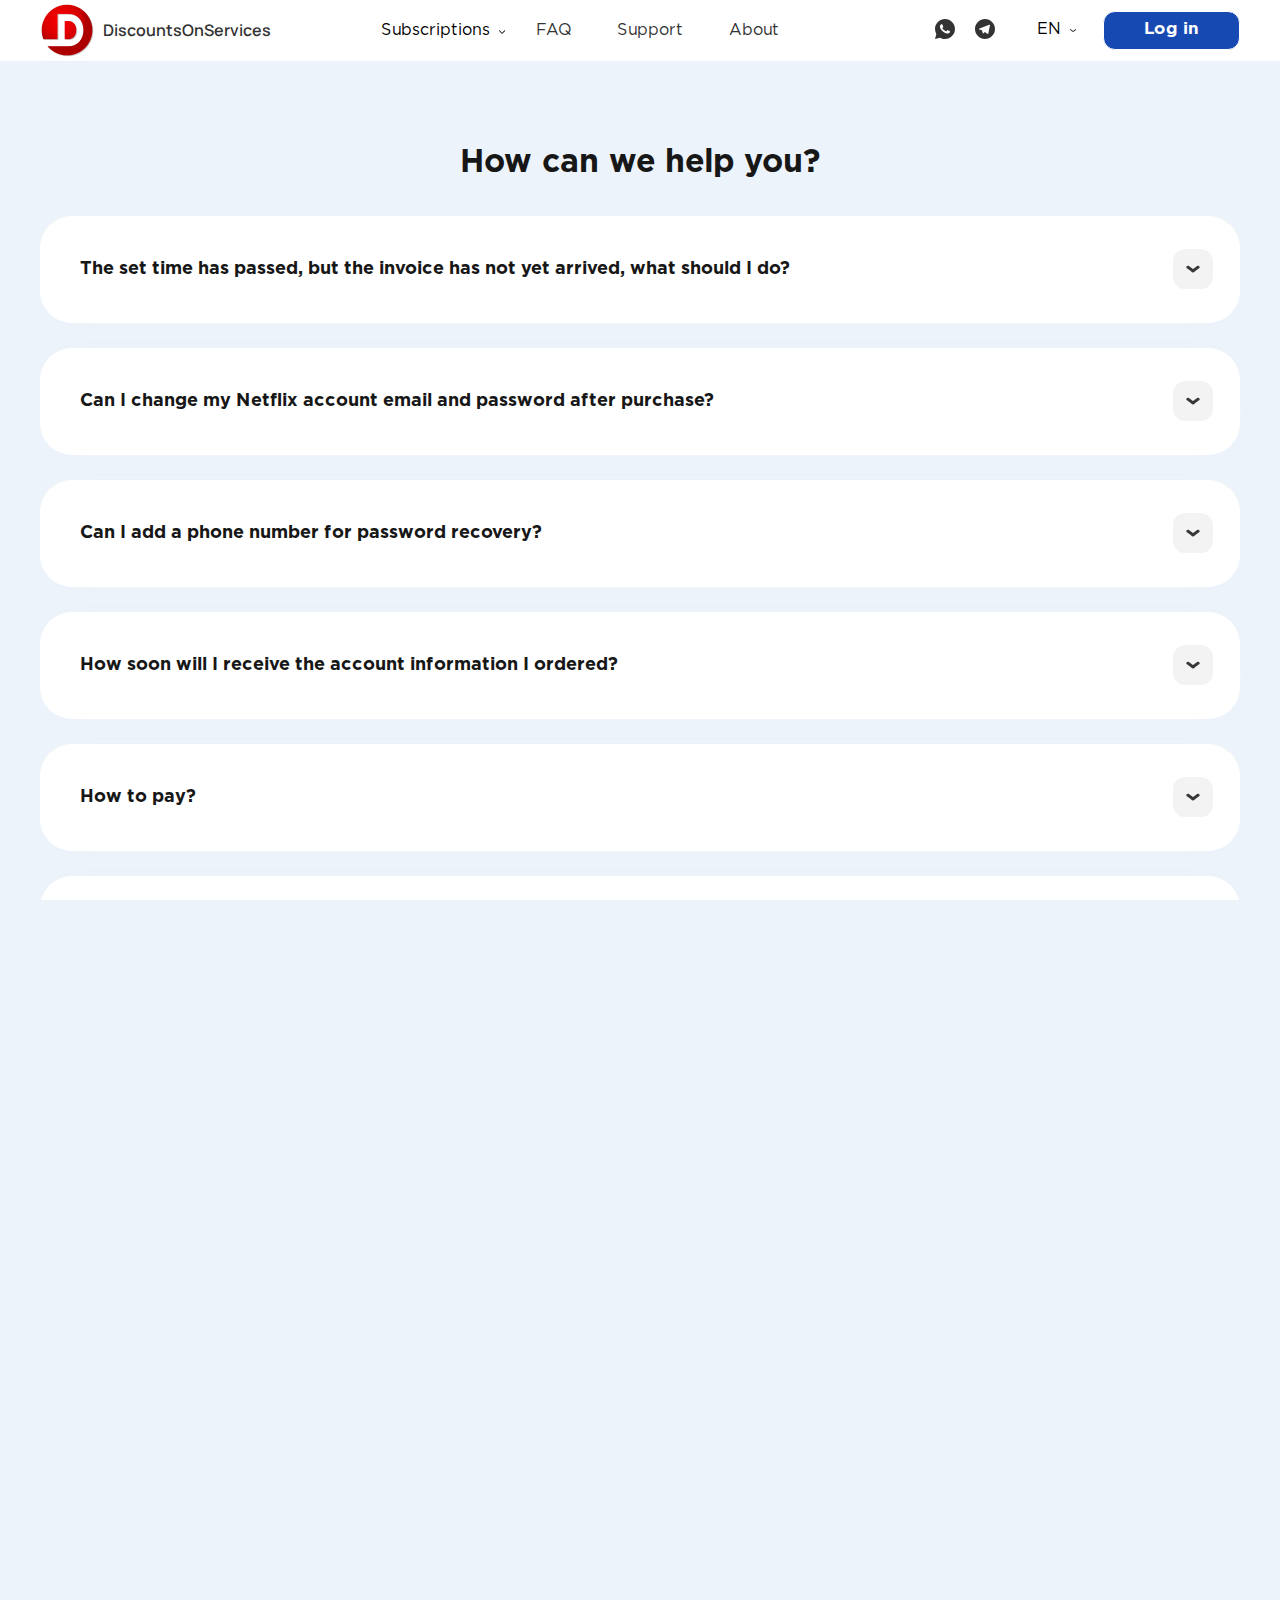
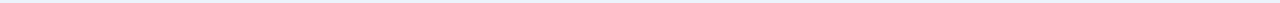
==== commit 8b3a9b71: "v1.1" ====
--- a/faq-page.html
+++ b/faq-page.html
@@ -19,7 +19,7 @@
 		<!-- Шапка ==========================================================-->
 		<header class="header">
 			<div class="header__body">
-				<a href="/index.html" class="header__logo">
+				<a href="/discounts/index.html" class="header__logo">
 		
 					<img src="./img/Logo.png" alt="Logo">
 					<h2>DiscountsOnServices</h2>
@@ -27,19 +27,71 @@
 				</a>
 		
 				<ul class="header__list">
-					<li>
-						<a href="#">Subscriptions <img src="./img/arrow-down-s-line.svg" alt=""></a>
-					</li>
-					<li class="headerBurgerItem"><a href="/faq-page.html">FAQ</a></li>
-					<li class="headerBurgerItem"><a href="#">Support</a></li>
-					<li class="headerBurgerItem"><a href="#">About</a></li>
+		
+					<div class="dropdown-case">
+						<button class="dropdownBtn" onclick="show_list()">
+							Subscriptions
+						</button>
+		
+						<div id="dropdown-list" class="dropdownList">
+							<a href="/discounts/netflix-service.html">Netflix</a>
+							<a href="/discounts/youtube-service.html">YouTube Premium</a>
+							<a href="/discounts/spotify-service.html">Spotify</a>
+						</div>
+					</div>
+		
+		
+					<li><a href="/discounts/faq-page.html">FAQ</a></li>
+					<li><a href="">Support</a></li>
+					<li><a href="">About</a></li>
 				</ul>
+		
 		
 		
 		
 		
 				<div class="header-list-app">
 					<ul class="navigation-list-app">
+		
+		
+						<li>
+							<div class="navigation-ico"><svg width="20" height="20" viewBox="0 0 18 20" fill="none"
+									xmlns="http://www.w3.org/2000/svg">
+									<path
+										d="M17 20H1C0.734784 20 0.48043 19.8946 0.292893 19.7071C0.105357 19.5196 0 19.2652 0 19V6H18V19C18 19.2652 17.8946 19.5196 17.7071 19.7071C17.5196 19.8946 17.2652 20 17 20ZM18 4H0V1C0 0.734784 0.105357 0.48043 0.292893 0.292893C0.48043 0.105357 0.734784 0 1 0H17C17.2652 0 17.5196 0.105357 17.7071 0.292893C17.8946 0.48043 18 0.734784 18 1V4ZM4 9V13H8V9H4ZM4 15V17H14V15H4ZM10 10V12H14V10H10Z"
+										fill="#9C99AD" />
+								</svg>
+							</div><a href="">Support</a>
+						</li>
+		
+						<li>
+							<div class="navigation-ico"><svg width="20" height="20" viewBox="0 0 20 20" fill="none"
+									xmlns="http://www.w3.org/2000/svg">
+									<path
+										d="M10 20C4.477 20 0 15.523 0 10C0 4.477 4.477 0 10 0C15.523 0 20 4.477 20 10C20 15.523 15.523 20 10 20ZM9 13V15H11V13H9ZM11 11.355C11.8037 11.1128 12.4936 10.59 12.9442 9.88174C13.3947 9.17353 13.5759 8.32705 13.4547 7.49647C13.3336 6.66588 12.9181 5.90644 12.284 5.35646C11.6499 4.80647 10.8394 4.50254 10 4.5C9.19085 4.49994 8.40666 4.78015 7.78079 5.29299C7.15492 5.80583 6.72601 6.51963 6.567 7.313L8.529 7.706C8.58468 7.42743 8.71832 7.1704 8.91437 6.96482C9.11042 6.75923 9.36081 6.61354 9.63643 6.54471C9.91204 6.47587 10.2015 6.48671 10.4712 6.57597C10.7409 6.66523 10.9797 6.82924 11.1598 7.04891C11.34 7.26858 11.454 7.53489 11.4887 7.81684C11.5234 8.0988 11.4773 8.3848 11.3558 8.64158C11.2343 8.89837 11.0423 9.11536 10.8023 9.26733C10.5623 9.4193 10.2841 9.49998 10 9.5C9.73478 9.5 9.48043 9.60536 9.29289 9.79289C9.10536 9.98043 9 10.2348 9 10.5V12H11V11.355Z"
+										fill="#9C99AD" />
+								</svg>
+							</div><a href="/discounts/faq-page.html">FAQ</a>
+						</li>
+		
+						<li>
+							<div class="navigation-ico"><svg width="24" height="24" viewBox="0 0 24 24" fill="none"
+									xmlns="http://www.w3.org/2000/svg">
+									<g clip-path="url(#clip0_295_2293)">
+										<path
+											d="M4 12.8889H11.1111V4H4V12.8889ZM4 20H11.1111V14.6667H4V20ZM12.8889 20H20V11.1111H12.8889V20ZM12.8889 4V9.33333H20V4H12.8889Z"
+											fill="#9C99AD" />
+									</g>
+									<defs>
+										<clipPath id="clip0_295_2293">
+											<rect width="24" height="24" fill="white" />
+										</clipPath>
+									</defs>
+								</svg>
+		
+							</div><a href="">About</a>
+						</li>
+		
 						<li>
 							<div class="navigation-ico"><svg width="24" height="24" viewBox="0 0 24 24" fill="none"
 									xmlns="http://www.w3.org/2000/svg">
@@ -53,54 +105,20 @@
 											<rect width="24" height="24" fill="white" />
 										</clipPath>
 									</defs>
-								</svg></div><a href="/faq-page.html">FAQ</a>
+								</svg>
+		
+							</div><a href="/discounts/index.html">Home</a>
 						</li>
 		
-						<li>
-							<div class="navigation-ico"><svg width="24" height="24" viewBox="0 0 24 24" fill="none"
-									xmlns="http://www.w3.org/2000/svg">
-									<g clip-path="url(#clip0_295_2293)">
-										<path
-											d="M4 12.8889H11.1111V4H4V12.8889ZM4 20H11.1111V14.6667H4V20ZM12.8889 20H20V11.1111H12.8889V20ZM12.8889 4V9.33333H20V4H12.8889Z"
-											fill="#9C99AD" />
-									</g>
-									<defs>
-										<clipPath id="clip0_295_2293">
-											<rect width="24" height="24" fill="white" />
-										</clipPath>
-									</defs>
-								</svg></div><a href="#">Support</a>
-						</li>
-		
-						<li>
-							<div class="navigation-ico"><svg width="20" height="20" viewBox="0 0 20 20" fill="none"
-									xmlns="http://www.w3.org/2000/svg">
-									<path
-										d="M10 20C4.477 20 0 15.523 0 10C0 4.477 4.477 0 10 0C15.523 0 20 4.477 20 10C20 15.523 15.523 20 10 20ZM9 13V15H11V13H9ZM11 11.355C11.8037 11.1128 12.4936 10.59 12.9442 9.88174C13.3947 9.17353 13.5759 8.32705 13.4547 7.49647C13.3336 6.66588 12.9181 5.90644 12.284 5.35646C11.6499 4.80647 10.8394 4.50254 10 4.5C9.19085 4.49994 8.40666 4.78015 7.78079 5.29299C7.15492 5.80583 6.72601 6.51963 6.567 7.313L8.529 7.706C8.58468 7.42743 8.71832 7.1704 8.91437 6.96482C9.11042 6.75923 9.36081 6.61354 9.63643 6.54471C9.91204 6.47587 10.2015 6.48671 10.4712 6.57597C10.7409 6.66523 10.9797 6.82924 11.1598 7.04891C11.34 7.26858 11.454 7.53489 11.4887 7.81684C11.5234 8.0988 11.4773 8.3848 11.3558 8.64158C11.2343 8.89837 11.0423 9.11536 10.8023 9.26733C10.5623 9.4193 10.2841 9.49998 10 9.5C9.73478 9.5 9.48043 9.60536 9.29289 9.79289C9.10536 9.98043 9 10.2348 9 10.5V12H11V11.355Z"
-										fill="#9C99AD" />
-								</svg>
-							</div><a href="#">About</a>
-						</li>
-		
-						<li>
-							<div class="navigation-ico"><svg width="18" height="20" viewBox="0 0 18 20" fill="none"
-									xmlns="http://www.w3.org/2000/svg">
-									<path
-										d="M17 20H1C0.734784 20 0.48043 19.8946 0.292893 19.7071C0.105357 19.5196 0 19.2652 0 19V6H18V19C18 19.2652 17.8946 19.5196 17.7071 19.7071C17.5196 19.8946 17.2652 20 17 20ZM18 4H0V1C0 0.734784 0.105357 0.48043 0.292893 0.292893C0.48043 0.105357 0.734784 0 1 0H17C17.2652 0 17.5196 0.105357 17.7071 0.292893C17.8946 0.48043 18 0.734784 18 1V4ZM4 9V13H8V9H4ZM4 15V17H14V15H4ZM10 10V12H14V10H10Z"
-										fill="#9C99AD" />
-								</svg>
-							</div><a href="/index.html">Home</a>
-						</li>
-		
 					</ul>
 		
 					<ul class="services-list-app">
-						<li><a href="#">Netflix</a></li>
-						<li><a href="#">YouTube</a></li>
-						<li><a href="#">Spotify</a></li>
+						<li><a href="/discounts/netflix-service.html">Netflix</a></li>
+						<li><a href="/discounts/youtube-service.html">Youtube</a></li>
+						<li><a href="/discounts/spotify-service.html">Spotify</a></li>
 					</ul>
 		
-					<div class="LogInButton-app StartBtn"><a href="#"><span>Log in</span></a></div>
+					<div class="LogInButton-app StartBtn"><a href=""><span>Log in</span></a></div>
 		
 		
 					<div class="SignUpButton-app LearnMoreBtn"><a href=""><span>Sign Up</span></a></div>
@@ -121,8 +139,18 @@
 								</svg>
 							</a>
 						</div>
-		
-						<div class="FunctionsHeader__SpoilerLanguges">EN <img src="./img/arrow-down-s-line.svg" alt=""></div>
+						<!-- Для бургера -->
+						<!-- <div class="SpoilerLanguges-case">
+									<button class=" FunctionsHeader__SpoilerLanguges SpoilerLanguges-btn " onclick="show_spoilerLanguges()">
+										EN<img src="./img/arrow-down-s-line.svg" alt="arrow">
+									</button>
+								
+									<div id="spoilerLanguges-list" class="SpoilerLangugesList change-lang">
+										<option value="en">English</option>
+										<option value="ua">Ukraine</option>
+										<option value="ru">Russian</option>
+									</div>
+								</div> -->
 		
 		
 					</div>
@@ -148,9 +176,26 @@
 						</a>
 					</div>
 		
-					<div class="FunctionsHeader__SpoilerLanguges">EN <img src="./img/arrow-down-s-line.svg" alt=""></div>
-		
-					<div class="LogInButton"><a href="#"><span>Log in</span></a></div>
+					<div class="SpoilerLanguges-case">
+						<button class=" FunctionsHeader__SpoilerLanguges SpoilerLanguges-btn " onclick="show_spoilerLanguges()">
+							EN
+						</button>
+		
+						<div id="spoilerLanguges-list" class="SpoilerLangugesList change-lang">
+							<option value="en">English</option>
+							<option value="ua">Ukraine</option>
+							<option value="ru">Russian</option>
+						</div>
+					</div>
+					<!-- <select class="change-lang FunctionsHeader__SpoilerLanguges">
+								<option value="en">EN</option>
+								<option value="ua">UA</option>
+								<option value="ru">RU</option>
+							</select> -->
+		
+		
+		
+					<div class="LogInButton"><a href=""><span>Log in</span></a></div>
 				</div>
 		
 				<div class="burger">
--- a/css/style.css
+++ b/css/style.css
@@ -192,12 +192,18 @@
   font-weight: 400;
   font-size: 16px;
   line-height: 150%;
+  -webkit-transition: all 0.2s ease;
+  -o-transition: all 0.2s ease;
+  transition: all 0.2s ease;
 }
 .header__list li {
   margin-right: 46px;
-}
-.header__list li:hover a {
-  position: relative;
+  -webkit-transition: all 0.2s ease;
+  -o-transition: all 0.2s ease;
+  transition: all 0.2s ease;
+}
+.header__list li:hover a, .header__list li:focus a {
+  color: #1749B3;
 }
 .header__list a {
   -webkit-transition: all 0.2s ease;
@@ -210,6 +216,7 @@
   line-height: 150%;
   color: #333333;
   text-decoration: none;
+  transition: all 0.2s ease;
 }
 .header__list a img {
   margin-top: 2px;
@@ -223,7 +230,7 @@
           align-items: center;
   gap: 10px;
 }
-.header__list:last-child {
+.header__list a:last-child {
   margin-right: 0;
 }
 
@@ -269,12 +276,180 @@
   -webkit-box-align: center;
       -ms-flex-align: center;
           align-items: center;
-  gap: 2px;
+  gap: 5px;
 }
 .FunctionsHeader__SpoilerLanguges img {
   margin-top: 1px;
 }
 
+.dropdown-case {
+  position: relative;
+  display: inline-block;
+}
+
+.dropdownBtn {
+  font-family: "Gotham Pro";
+  font-style: normal;
+  font-weight: 400;
+  font-size: 16px;
+  line-height: 150%;
+  display: -webkit-box;
+  display: -ms-flexbox;
+  display: flex;
+  -webkit-box-align: center;
+      -ms-flex-align: center;
+          align-items: center;
+  position: relative;
+  cursor: pointer;
+  background: #FFFFFF;
+  border: none;
+  margin-right: 46px;
+}
+.dropdownBtn::after {
+  content: "";
+  position: absolute;
+  top: 48%;
+  right: -15px;
+  height: 3.89px;
+  width: 6.86px;
+  background: url("/img/arrow-down-s-line.svg") no-repeat;
+}
+.dropdownBtn:hover, .dropdownBtn:focus {
+  color: #1749B3;
+}
+.dropdownBtn:focus::after {
+  content: "";
+  -webkit-transform-origin: 50% 50% 0px;
+      -ms-transform-origin: 50% 50% 0px;
+          transform-origin: 50% 50% 0px;
+  -webkit-transform: rotateX(180deg);
+          transform: rotateX(180deg);
+}
+
+.dropdownList {
+  display: none;
+  position: absolute;
+  top: 50px;
+  left: -30px;
+  z-index: 2;
+  background: #ffffff;
+  -webkit-box-shadow: 0px 20px 48px rgba(177, 177, 177, 0.4);
+          box-shadow: 0px 20px 48px rgba(177, 177, 177, 0.4);
+  border-radius: 16px;
+  padding: 25px;
+  min-width: 215px;
+  -webkit-transition: all 0.2s ease;
+  -o-transition: all 0.2s ease;
+  transition: all 0.2s ease;
+}
+.dropdownList a {
+  font-weight: 400;
+  font-size: 17px;
+  line-height: 150%;
+  display: block;
+  margin-bottom: 20px;
+  -webkit-transition: all 0.2s ease;
+  -o-transition: all 0.2s ease;
+  transition: all 0.2s ease;
+}
+.dropdownList a:last-child {
+  margin-bottom: 0;
+}
+.dropdownList a:hover, .dropdownList a:focus {
+  -webkit-transition: all 0.2s ease;
+  -o-transition: all 0.2s ease;
+  transition: all 0.2s ease;
+  color: #1749B3;
+}
+
+.SpoilerLanguges-case {
+  position: relative;
+  display: inline-block;
+}
+
+.FunctionsHeader__SpoilerLanguges {
+  background: #fff;
+}
+
+.SpoilerLanguges-btn {
+  text-transform: uppercase;
+  cursor: pointer;
+  background: #FFFFFF;
+  border: none;
+  position: relative;
+}
+.SpoilerLanguges-btn::after {
+  content: "";
+  position: absolute;
+  top: 42%;
+  right: -15px;
+  height: 3.89px;
+  width: 6.86px;
+  background: url("/img/arrow-down-s-line.svg") no-repeat;
+}
+.SpoilerLanguges-btn:hover, .SpoilerLanguges-btn:focus {
+  color: #1749B3;
+}
+.SpoilerLanguges-btn:focus::after {
+  content: "";
+  -webkit-transform-origin: 50% 50% 0px;
+      -ms-transform-origin: 50% 50% 0px;
+          transform-origin: 50% 50% 0px;
+  -webkit-transform: rotateX(180deg);
+          transform: rotateX(180deg);
+}
+
+.SpoilerLangugesList {
+  display: none;
+  position: absolute;
+  top: 50px;
+  left: 35px;
+  z-index: 2;
+  background: #ffffff;
+  -webkit-box-shadow: 0px 20px 48px rgba(177, 177, 177, 0.4);
+          box-shadow: 0px 20px 48px rgba(177, 177, 177, 0.4);
+  border-radius: 16px;
+  padding: 25px;
+  -webkit-transition: all 0.2s ease;
+  -o-transition: all 0.2s ease;
+  transition: all 0.2s ease;
+}
+.SpoilerLangugesList a {
+  font-weight: 400;
+  font-size: 17px;
+  line-height: 150%;
+  display: block;
+  margin-bottom: 20px;
+  -webkit-transition: all 0.2s ease;
+  -o-transition: all 0.2s ease;
+  transition: all 0.2s ease;
+}
+.SpoilerLangugesList a:last-child {
+  margin-bottom: 0;
+}
+.SpoilerLangugesList a:hover, .SpoilerLangugesList a:focus {
+  -webkit-transition: all 0.2s ease;
+  -o-transition: all 0.2s ease;
+  transition: all 0.2s ease;
+  color: #1749B3;
+}
+.SpoilerLangugesList option {
+  font-weight: 400;
+  font-size: 17px;
+  line-height: 150%;
+  display: block;
+  margin-bottom: 20px;
+  -webkit-transition: all 0.2s ease;
+  -o-transition: all 0.2s ease;
+  transition: all 0.2s ease;
+}
+.SpoilerLangugesList option:last-child {
+  margin-bottom: 0;
+}
+
+.change-lang {
+  cursor: pointer;
+}
 @media (max-width: 1169.98px) {
   .header__list li {
     margin-right: 36px;
@@ -289,6 +464,9 @@
   }
   .header h2 {
     display: none;
+  }
+  .dropdownBtn {
+    margin-right: 25px;
   }
 }
 @media (max-width: 767.98px) {
@@ -412,17 +590,8 @@
             flex-direction: column-reverse;
     margin-bottom: 16px;
   }
-  .navigation-list-app li:nth-child(1) {
-    padding-left: 25px;
-  }
-  .navigation-list-app li:nth-child(2) {
-    padding-left: 25px;
-  }
-  .navigation-list-app li:nth-child(3) {
-    padding-left: 23px;
-  }
-  .navigation-list-app li:nth-child(4) {
-    padding-left: 22px;
+  .navigation-list-app li {
+    padding: 15px 22px;
   }
   .navigation-list-app li:nth-child(1) a {
     padding-left: 12px;
@@ -487,6 +656,9 @@
     font-size: 18px;
     line-height: 150%;
     font-weight: 500;
+  }
+  .dropdownBtn {
+    margin-right: 0;
   }
 }
 @media (max-width: 479.98px) {
@@ -1562,14 +1734,211 @@
     width: 100%;
   }
 }
+.Service-page__body {
+  display: -webkit-box;
+  display: -ms-flexbox;
+  display: flex;
+  -ms-flex-wrap: nowrap;
+      flex-wrap: nowrap;
+}
+.Service-page__title {
+  margin-bottom: 20px;
+}
+.Service-page__subtitle {
+  text-align: center;
+  margin-bottom: 48px;
+  font-family: "Gotham Pro";
+  font-style: normal;
+  font-weight: 400;
+  font-size: 18px;
+  line-height: 150%;
+  color: #333333;
+}
+.Service-page__subtitle span {
+  color: #1749B3;
+}
+
+.Service-page-item {
+  min-width: 224px;
+  padding: 30px;
+  max-width: 389px;
+  text-align: center;
+  background-color: #fff;
+  -webkit-box-shadow: 0px 12px 28px rgba(244, 245, 245, 0.2);
+          box-shadow: 0px 12px 28px rgba(244, 245, 245, 0.2);
+  border-radius: 32px;
+  display: -webkit-box;
+  display: -ms-flexbox;
+  display: flex;
+  -webkit-box-orient: vertical;
+  -webkit-box-direction: normal;
+      -ms-flex-direction: column;
+          flex-direction: column;
+}
+.Service-page-item__title {
+  font-family: "Gotham Pro";
+  font-style: normal;
+  font-weight: 700;
+  font-size: 32px;
+  line-height: 140%;
+  color: #0F0F0F;
+  padding: 20px 32px 32px 32px;
+  position: relative;
+}
+.Service-page-item__title::after {
+  content: "";
+  position: absolute;
+  bottom: 0;
+  left: 0;
+  width: 100%;
+  height: 1px;
+  background-color: #DBDBDB;
+}
+.Service-page-item__list {
+  margin-top: 35px;
+  text-align: left;
+  -webkit-box-flex: 1;
+      -ms-flex: 1 1 auto;
+          flex: 1 1 auto;
+  margin-bottom: 100px;
+}
+.Service-page-item__list li {
+  font-family: "Gotham Pro";
+  font-style: normal;
+  font-weight: 400;
+  font-size: 16px;
+  line-height: 150%;
+  color: #5C5C5C;
+  display: -webkit-box;
+  display: -ms-flexbox;
+  display: flex;
+  -webkit-box-align: start;
+      -ms-flex-align: start;
+          align-items: start;
+  margin-bottom: 20px;
+}
+.Service-page-item__list li:last-child {
+  margin-bottom: 0;
+}
+.Service-page-item__list li img {
+  margin-right: 15px;
+  display: block;
+}
+.Service-page-item__cost {
+  font-style: normal;
+  font-weight: 700;
+  font-size: 50px;
+  line-height: 130%;
+  color: #0F0F0F;
+  display: -webkit-box;
+  display: -ms-flexbox;
+  display: flex;
+  -webkit-box-pack: center;
+      -ms-flex-pack: center;
+          justify-content: center;
+  margin-bottom: 30px;
+}
+.Service-page-item__cost span {
+  margin-top: -5px;
+  display: block;
+  font-size: 26px;
+  margin-right: 3px;
+}
+.Service-page-item__btn {
+  line-height: 54px;
+}
+.Service-page-item__btn-dark {
+  margin: 0;
+}
+
+.Service-page__switcherCost {
+  margin: 0 auto;
+  text-align: center;
+  margin-bottom: 48px;
+}
+
+.switcherCost {
+  display: -webkit-box;
+  display: -ms-flexbox;
+  display: flex;
+  -webkit-box-pack: center;
+      -ms-flex-pack: center;
+          justify-content: center;
+}
+.switcherCost__btn {
+  cursor: pointer;
+  padding: 17px 45px;
+  background: #ECF3FB;
+  border: 1px solid #1749B3;
+  font-family: "Gotham Pro";
+  font-style: normal;
+  font-weight: 400;
+  font-size: 18px;
+  line-height: 150%;
+  color: #030303;
+  -webkit-transition: all 0.2s ease;
+  -o-transition: all 0.2s ease;
+  transition: all 0.2s ease;
+}
+.switcherCost__btn.activeSwitch {
+  background: #1749B3;
+  -webkit-transition: all 0.2s ease;
+  -o-transition: all 0.2s ease;
+  transition: all 0.2s ease;
+  color: #FFFFFF;
+}
+.switcherCost__btn-left {
+  border-radius: 12px 0px 0px 12px;
+}
+.switcherCost__btn-right {
+  border-radius: 0px 12px 12px 0px;
+}
+
+@media (max-width: 767.98px) {
+  .Service-page__body {
+    -ms-flex-wrap: wrap;
+        flex-wrap: wrap;
+  }
+  .Service-page-item {
+    padding: 0 16px 30px 16px;
+  }
+  .Service-page-item__title {
+    padding: 20px;
+  }
+  .Service-page-item__list {
+    margin-top: 20px;
+    margin-bottom: 80px;
+  }
+  .Service-page-item__cost {
+    font-size: 30px;
+    line-height: 130%;
+  }
+  .Service-page-item__cost span {
+    font-size: 16px;
+    margin-top: -4;
+  }
+}
+@media (max-width: 479.98px) {
+  .Service-page-item {
+    padding: 32px 16px 32px 16px;
+  }
+  .Service-page-item__title {
+    padding: 0 20px 20px 20px;
+  }
+  .Service-page-item__list {
+    margin-top: 20px;
+    margin-bottom: 50px;
+  }
+  .Service-page-item__cost {
+    font-size: 30px;
+    line-height: 130%;
+  }
+}
 html,
 body {
   font-family: "Gotham Pro", sans-serif;
   background: #ECF3FB;
   height: 100%;
-}
-
-body {
   overflow-x: hidden;
 }
 
@@ -1605,7 +1974,8 @@
 }
 
 .LearnMoreBtn,
-.LogInButton {
+.LogInButton,
+.Service-page-item__btn {
   background: #1749B3;
   border-radius: 16px;
   line-height: 3.5;
@@ -1616,7 +1986,8 @@
   transition: all 0.2s ease;
 }
 .LearnMoreBtn span,
-.LogInButton span {
+.LogInButton span,
+.Service-page-item__btn span {
   font-family: "Gotham Pro";
   font-style: normal;
   font-weight: 700;
@@ -1625,7 +1996,8 @@
   color: #FFFFFF;
 }
 .LearnMoreBtn:hover,
-.LogInButton:hover {
+.LogInButton:hover,
+.Service-page-item__btn:hover {
   background: #FFFFFF;
   border: 1px solid #1749B3;
   -webkit-transition: all 0.2s ease;
@@ -1633,11 +2005,13 @@
   transition: all 0.2s ease;
 }
 .LearnMoreBtn:hover span,
-.LogInButton:hover span {
+.LogInButton:hover span,
+.Service-page-item__btn:hover span {
   color: #171717;
 }
 .LearnMoreBtn:active,
-.LogInButton:active {
+.LogInButton:active,
+.Service-page-item__btn:active {
   -webkit-transition: all 0.2s ease;
   -o-transition: all 0.2s ease;
   transition: all 0.2s ease;
@@ -1645,7 +2019,8 @@
   border: 1px solid #4B84FD;
 }
 .LearnMoreBtn:active span,
-.LogInButton:active span {
+.LogInButton:active span,
+.Service-page-item__btn:active span {
   color: #FFFFFF;
 }
 
@@ -1654,6 +2029,11 @@
   padding: 0 40px;
   line-height: 2.7;
   border: 1px solid #ffffff;
+}
+
+.Service-page-item__btn {
+  line-height: 54px;
+  border: 1px solid #1749B3;
 }
 
 .StartBtn {
